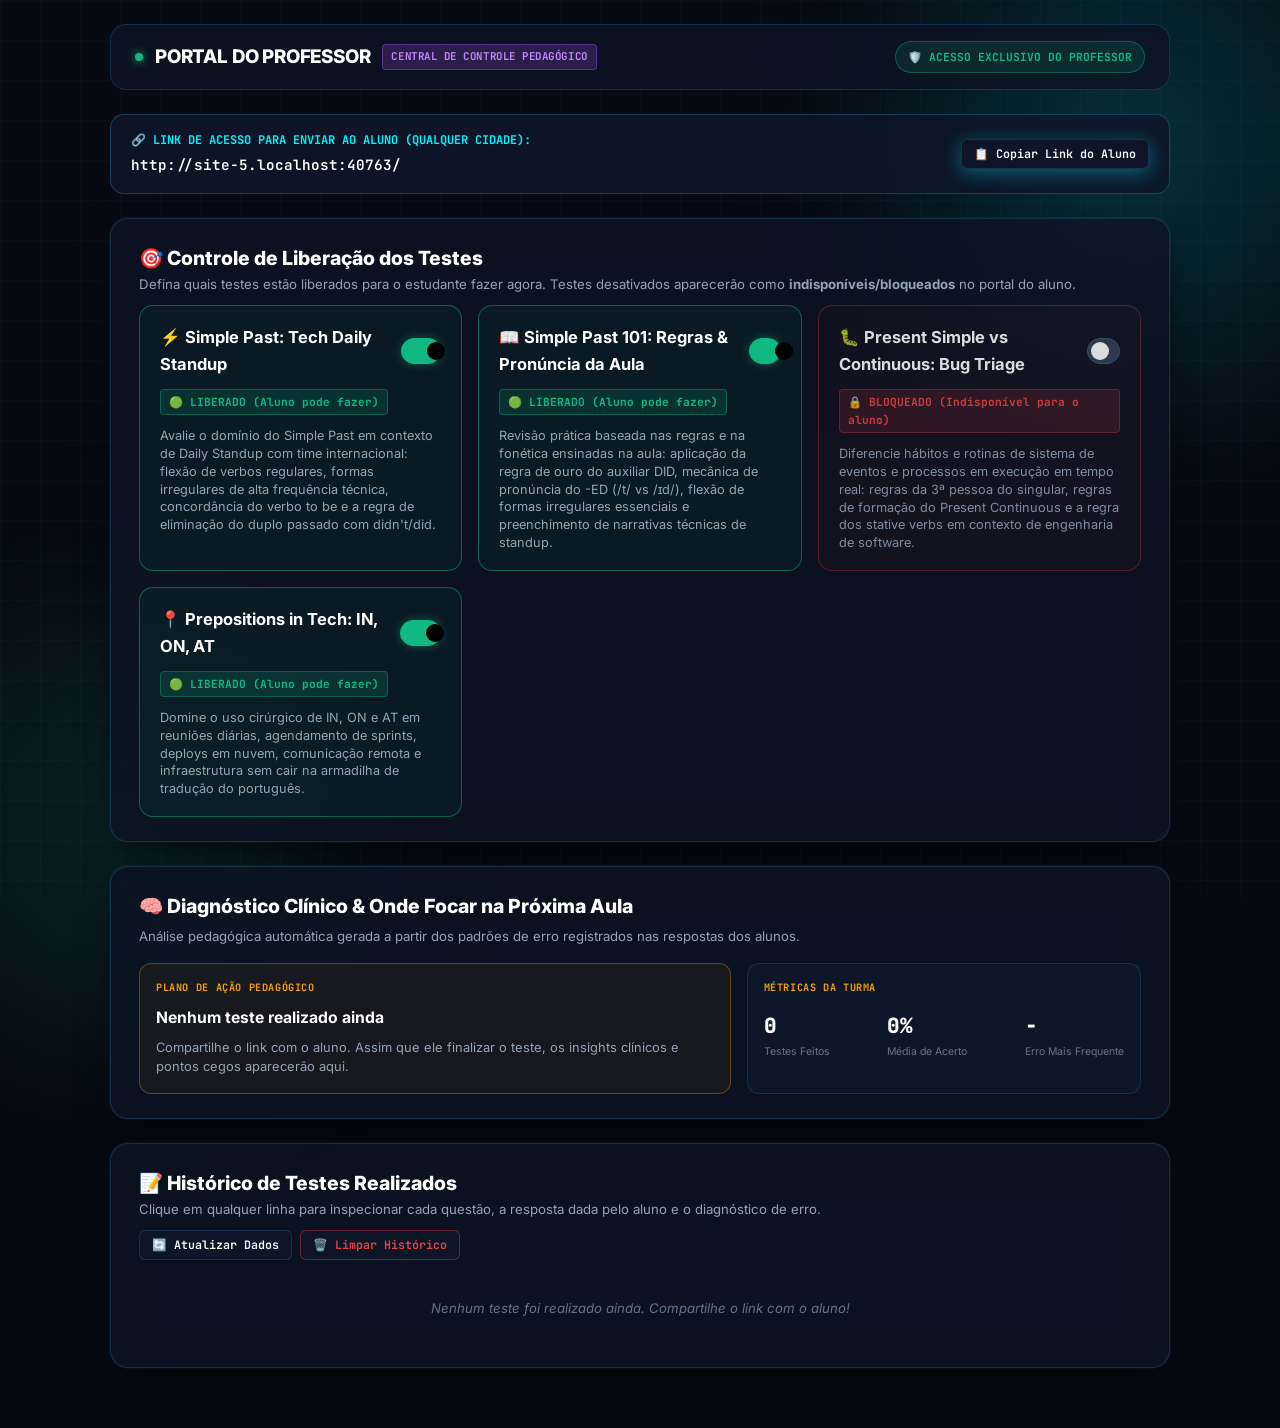
==== teacher.html @ ad9809a4 "feat: Tech English Quest initial commit" ====
<!DOCTYPE html>
<html lang="pt-BR">
<head>
  <meta charset="UTF-8">
  <meta name="viewport" content="width=device-width, initial-scale=1.0">
  <title>Portal do Professor | Tech English Quests Control</title>
  <meta name="robots" content="noindex, nofollow">
  
  <!-- Google Fonts: Inter & JetBrains Mono -->
  <link rel="preconnect" href="https://fonts.googleapis.com">
  <link rel="preconnect" href="https://fonts.gstatic.com" crossorigin>
  <link href="https://fonts.googleapis.com/css2?family=Inter:wght@300;400;500;600;700;800&family=JetBrains+Mono:wght@400;500;700&display=swap" rel="stylesheet">
  
  <link rel="stylesheet" href="style.css">
  <style>
    /* Dedicated styles for Teacher Portal */
    .teacher-page-container {
      max-width: 1100px;
      margin: 0 auto;
      padding: 24px 20px 60px;
      display: flex;
      flex-direction: column;
      gap: 24px;
      position: relative;
      z-index: 1;
    }

    .teacher-topbar {
      display: flex;
      justify-content: space-between;
      align-items: center;
      background: var(--bg-surface);
      backdrop-filter: blur(16px);
      border: 1px solid var(--border-subtle);
      border-radius: 16px;
      padding: 16px 24px;
      gap: 16px;
      flex-wrap: wrap;
    }

    .teacher-brand {
      display: flex;
      align-items: center;
      gap: 12px;
    }

    .teacher-badge {
      background: rgba(168, 85, 247, 0.2);
      border: 1px solid rgba(168, 85, 247, 0.4);
      color: #c084fc;
      font-family: var(--font-mono);
      font-size: 0.72rem;
      font-weight: 700;
      padding: 3px 8px;
      border-radius: 4px;
      letter-spacing: 0.05em;
    }

    .teacher-status-auth {
      display: flex;
      align-items: center;
      gap: 8px;
      background: rgba(16, 185, 129, 0.12);
      border: 1px solid rgba(16, 185, 129, 0.35);
      color: var(--green-neon);
      font-family: var(--font-mono);
      font-size: 0.75rem;
      font-weight: 700;
      padding: 6px 12px;
      border-radius: 999px;
    }

    .share-card-banner {
      display: flex;
      justify-content: space-between;
      align-items: center;
      background: rgba(15, 23, 42, 0.85);
      border: 1px solid rgba(56, 189, 248, 0.25);
      border-radius: 14px;
      padding: 16px 20px;
      gap: 16px;
      flex-wrap: wrap;
    }

    .share-info {
      display: flex;
      flex-direction: column;
      gap: 4px;
    }

    .share-title {
      font-family: var(--font-mono);
      font-size: 0.8rem;
      color: var(--cyan-neon);
      font-weight: 700;
    }

    .share-url {
      font-family: var(--font-mono);
      font-size: 0.95rem;
      color: #fff;
      font-weight: 600;
    }

    /* Quest Access Control Grid */
    .quest-controls-grid {
      display: grid;
      grid-template-columns: repeat(auto-fit, minmax(320px, 1fr));
      gap: 16px;
      margin-top: 10px;
    }

    .quest-toggle-card {
      background: var(--bg-card);
      border: 1px solid var(--border-subtle);
      border-radius: 14px;
      padding: 18px 20px;
      display: flex;
      flex-direction: column;
      gap: 12px;
      transition: all var(--transition-normal);
    }

    .quest-toggle-card.active {
      border-color: rgba(16, 185, 129, 0.45);
      background: rgba(16, 185, 129, 0.05);
    }

    .quest-toggle-card.locked {
      border-color: rgba(239, 68, 68, 0.35);
      background: rgba(239, 68, 68, 0.04);
      opacity: 0.85;
    }

    .toggle-header {
      display: flex;
      justify-content: space-between;
      align-items: center;
    }

    .toggle-title {
      font-size: 1.1rem;
      font-weight: 700;
      color: #fff;
    }

    .switch {
      position: relative;
      display: inline-block;
      width: 48px;
      height: 26px;
    }

    .switch input {
      opacity: 0;
      width: 0;
      height: 0;
    }

    .slider {
      position: absolute;
      cursor: pointer;
      inset: 0;
      background-color: #334155;
      transition: .3s cubic-bezier(0.16, 1, 0.3, 1);
      border-radius: 34px;
      border: 1px solid #475569;
    }

    .slider:before {
      position: absolute;
      content: "";
      height: 18px;
      width: 18px;
      left: 3px;
      bottom: 3px;
      background-color: white;
      transition: .3s cubic-bezier(0.16, 1, 0.3, 1);
      border-radius: 50%;
    }

    input:checked + .slider {
      background-color: var(--green-neon);
      border-color: var(--green-neon);
      box-shadow: 0 0 10px rgba(16, 185, 129, 0.4);
    }

    input:checked + .slider:before {
      transform: translateX(22px);
      background-color: #000;
    }

    .toggle-status-tag {
      font-family: var(--font-mono);
      font-size: 0.75rem;
      font-weight: 700;
      padding: 3px 8px;
      border-radius: 4px;
      align-self: flex-start;
    }

    .toggle-status-tag.active {
      color: var(--green-neon);
      background: rgba(16, 185, 129, 0.15);
      border: 1px solid rgba(16, 185, 129, 0.35);
    }

    .toggle-status-tag.locked {
      color: var(--red-neon);
      background: rgba(239, 68, 68, 0.15);
      border: 1px solid rgba(239, 68, 68, 0.35);
    }

    .toggle-desc {
      font-size: 0.85rem;
      color: var(--text-muted);
      line-height: 1.4;
    }

    .save-feedback-pill {
      font-family: var(--font-mono);
      font-size: 0.75rem;
      color: var(--green-neon);
      display: none;
    }
  </style>
</head>
<body>
  <div class="cyber-glow glow-cyan"></div>
  <div class="cyber-glow glow-green"></div>
  <div class="cyber-grid-overlay"></div>

  <div class="teacher-page-container">
    <!-- Teacher Header Bar -->
    <header class="teacher-topbar">
      <div class="teacher-brand">
        <span class="pulse-indicator"></span>
        <h1 style="font-size: 1.25rem; font-weight: 800; color: #fff; letter-spacing: -0.01em;">PORTAL DO PROFESSOR</h1>
        <span class="teacher-badge">CENTRAL DE CONTROLE PEDAGÓGICO</span>
      </div>

      <div class="teacher-status-auth">
        <span>🛡️ ACESSO EXCLUSIVO DO PROFESSOR</span>
      </div>
    </header>

    <!-- Student Public Link Share Banner -->
    <div class="share-card-banner">
      <div class="share-info">
        <span class="share-title">🔗 LINK DE ACESSO PARA ENVIAR AO ALUNO (QUALQUER CIDADE):</span>
        <span class="share-url" id="studentShareUrl">Carregando endereço...</span>
      </div>
      <button class="btn btn-primary btn-sm" id="copyStudentLinkBtn">
        <span>📋 Copiar Link do Aluno</span>
      </button>
    </div>

    <!-- SECTION 1: QUEST ACCESS PERMISSIONS (TOGGLE AVAILABILITY) -->
    <section class="glass-panel" style="padding: 24px 28px;">
      <div style="display: flex; justify-content: space-between; align-items: center; margin-bottom: 6px;">
        <div>
          <h2 style="font-size: 1.3rem; font-weight: 800; color: #fff;">🎯 Controle de Liberação dos Testes</h2>
          <p style="font-size: 0.88rem; color: var(--text-muted);">
            Defina quais testes estão liberados para o estudante fazer agora. Testes desativados aparecerão como <strong>indisponíveis/bloqueados</strong> no portal do aluno.
          </p>
        </div>
        <span class="save-feedback-pill" id="settingsSaveNotification">✔ Salvo no servidor!</span>
      </div>

      <div class="quest-controls-grid" id="questControlsGrid">
        <!-- Dynamically populated toggles for each quest -->
      </div>
    </section>

    <!-- SECTION 2: CLINICAL INSIGHTS & NEXT CLASS ADVICE -->
    <section class="glass-panel" style="padding: 24px 28px;">
      <h2 style="font-size: 1.3rem; font-weight: 800; color: #fff; margin-bottom: 4px;">🧠 Diagnóstico Clínico & Onde Focar na Próxima Aula</h2>
      <p style="font-size: 0.88rem; color: var(--text-muted); margin-bottom: 16px;">
        Análise pedagógica automática gerada a partir dos padrões de erro registrados nas respostas dos alunos.
      </p>

      <div class="teacher-insights-grid">
        <div class="insight-card focus-card">
          <div class="insight-badge">PLANO DE AÇÃO PEDAGÓGICO</div>
          <h4 id="teacherFocusTopic">Carregando insights...</h4>
          <p id="teacherFocusAdvice">Aguardando submissões dos estudantes para mapear os pontos cegos.</p>
        </div>

        <div class="insight-card stats-summary-card">
          <div class="insight-badge">MÉTRICAS DA TURMA</div>
          <div class="teacher-quick-stats">
            <div class="t-stat">
              <span class="t-val" id="totalSubmissionsCount">0</span>
              <span class="t-lbl">Testes Feitos</span>
            </div>
            <div class="t-stat">
              <span class="t-val" id="avgAccuracy">0%</span>
              <span class="t-lbl">Média de Acerto</span>
            </div>
            <div class="t-stat">
              <span class="t-val highlight-red" id="topErrorType">-</span>
              <span class="t-lbl">Erro Mais Frequente</span>
            </div>
          </div>
        </div>
      </div>
    </section>

    <!-- SECTION 3: STUDENT SUBMISSIONS AUDIT LOG -->
    <section class="glass-panel" style="padding: 24px 28px;">
      <div style="display: flex; justify-content: space-between; align-items: center; margin-bottom: 14px; flex-wrap: wrap; gap: 10px;">
        <div>
          <h2 style="font-size: 1.3rem; font-weight: 800; color: #fff;">📝 Histórico de Testes Realizados</h2>
          <p style="font-size: 0.88rem; color: var(--text-muted);">
            Clique em qualquer linha para inspecionar cada questão, a resposta dada pelo aluno e o diagnóstico de erro.
          </p>
        </div>
        <div style="display: flex; gap: 8px;">
          <button class="btn-sm btn-refresh" id="refreshSubmissionsBtn">🔄 Atualizar Dados</button>
          <button class="btn-sm btn-danger" id="clearSubmissionsBtn">🗑️ Limpar Histórico</button>
        </div>
      </div>

      <div class="submissions-list" id="teacherSubmissionsList">
        <div class="empty-state">Nenhum teste foi realizado ainda. Compartilhe o link com o aluno!</div>
      </div>

      <!-- Submission Detail Drawer -->
      <div class="submission-detail-drawer hidden" id="submissionDetailDrawer" style="margin-top: 20px;">
        <div class="detail-drawer-header">
          <h4 id="detailStudentTitle">Detalhes do Aluno</h4>
          <button class="btn-sm" id="closeDetailDrawerBtn">Fechar Auditoria</button>
        </div>
        <div class="detail-drawer-body" id="detailDrawerBody">
          <!-- Filled dynamically -->
        </div>
      </div>
    </section>

  </div>

  <script src="quests_data.js"></script>
  <script src="teacher.js"></script>
</body>
</html>
---- style.css ----
/* ==========================================================================
   DAILY STANDUP QUEST: CSS DESIGN SYSTEM (TECH DASHBOARD / DARK CYBERPUNK)
   ========================================================================== */

:root {
  /* Color Palette */
  --bg-dark: #070a12;
  --bg-surface: rgba(13, 20, 36, 0.78);
  --bg-surface-elevated: rgba(20, 32, 56, 0.88);
  --bg-card: rgba(18, 28, 48, 0.65);
  --border-subtle: rgba(56, 189, 248, 0.18);
  --border-strong: rgba(56, 189, 248, 0.45);
  --border-glow: rgba(0, 240, 255, 0.35);

  /* Accents */
  --cyan-neon: #00f0ff;
  --cyan-dim: #0284c7;
  --cyan-subtle: rgba(0, 240, 255, 0.12);
  --green-neon: #10b981;
  --green-glow: rgba(16, 185, 129, 0.35);
  --green-subtle: rgba(16, 185, 129, 0.12);
  --red-neon: #ef4444;
  --red-glow: rgba(239, 68, 68, 0.4);
  --red-subtle: rgba(239, 68, 68, 0.14);
  --amber-neon: #f59e0b;
  --purple-neon: #a855f7;
  --purple-subtle: rgba(168, 85, 247, 0.15);

  /* Typography */
  --text-main: #f1f5f9;
  --text-muted: #94a3b8;
  --text-dim: #64748b;
  --text-highlight: #ffffff;

  /* Font Families */
  --font-sans: 'Inter', -apple-system, BlinkMacSystemFont, 'Segoe UI', Roboto, sans-serif;
  --font-mono: 'JetBrains Mono', 'Fira Code', Menlo, monospace;

  /* Transitions */
  --transition-fast: 150ms ease;
  --transition-normal: 250ms cubic-bezier(0.16, 1, 0.3, 1);
  --transition-slow: 400ms cubic-bezier(0.16, 1, 0.3, 1);

  /* Shadows */
  --shadow-glow-cyan: 0 0 25px rgba(0, 240, 255, 0.25);
  --shadow-glow-green: 0 0 25px rgba(16, 185, 129, 0.25);
  --shadow-glow-red: 0 0 25px rgba(239, 68, 68, 0.28);
  --shadow-panel: 0 16px 40px -10px rgba(0, 0, 0, 0.7), 0 0 1px 1px rgba(255, 255, 255, 0.05);
}

/* CSS Reset & Global Base */
*, *::before, *::after {
  box-sizing: border-box;
  margin: 0;
  padding: 0;
}

html, body {
  width: 100%;
  min-height: 100vh;
  background-color: var(--bg-dark);
  color: var(--text-main);
  font-family: var(--font-sans);
  font-size: 15px;
  line-height: 1.6;
  overflow-x: hidden;
  -webkit-font-smoothing: antialiased;
}

/* Cyber Background Lighting Effects */
.cyber-glow {
  position: fixed;
  border-radius: 50%;
  filter: blur(120px);
  pointer-events: none;
  z-index: 0;
  opacity: 0.35;
  transition: opacity 1s ease;
}

.glow-cyan {
  width: 500px;
  height: 500px;
  background: radial-gradient(circle, var(--cyan-neon) 0%, transparent 70%);
  top: -100px;
  right: -100px;
}

.glow-green {
  width: 450px;
  height: 450px;
  background: radial-gradient(circle, var(--green-neon) 0%, transparent 70%);
  bottom: -150px;
  left: -100px;
}

.cyber-grid-overlay {
  position: fixed;
  inset: 0;
  background-image: 
    linear-gradient(to right, rgba(56, 189, 248, 0.035) 1px, transparent 1px),
    linear-gradient(to bottom, rgba(56, 189, 248, 0.035) 1px, transparent 1px);
  background-size: 40px 40px;
  pointer-events: none;
  z-index: 0;
}

/* App Main Container */
.app-container {
  position: relative;
  z-index: 1;
  max-width: 1100px;
  margin: 0 auto;
  min-height: 100vh;
  display: flex;
  flex-direction: column;
  padding: 16px 20px 40px;
}

/* ==========================================================================
   HUD HEADER & DASHBOARD BAR
   ========================================================================== */

.hud-header {
  display: flex;
  align-items: center;
  justify-content: space-between;
  gap: 16px;
  padding: 14px 20px;
  background: var(--bg-surface);
  backdrop-filter: blur(16px);
  -webkit-backdrop-filter: blur(16px);
  border: 1px solid var(--border-subtle);
  border-radius: 16px;
  box-shadow: var(--shadow-panel);
  margin-bottom: 24px;
}

.hud-left {
  display: flex;
  flex-direction: column;
  gap: 4px;
}

.brand-tag {
  display: flex;
  align-items: center;
  gap: 8px;
}

.pulse-indicator {
  width: 8px;
  height: 8px;
  border-radius: 50%;
  background: var(--green-neon);
  box-shadow: 0 0 10px var(--green-neon);
  animation: pulseGreen 2s infinite;
}

@keyframes pulseGreen {
  0%, 100% { transform: scale(1); opacity: 1; }
  50% { transform: scale(1.3); opacity: 0.6; }
}

.brand-title {
  font-family: var(--font-mono);
  font-weight: 800;
  font-size: 0.95rem;
  letter-spacing: 0.08em;
  color: #fff;
  background: linear-gradient(90deg, #fff, var(--cyan-neon));
  -webkit-background-clip: text;
  -webkit-text-fill-color: transparent;
}

.brand-badge {
  font-size: 0.65rem;
  font-family: var(--font-mono);
  font-weight: 700;
  background: rgba(0, 240, 255, 0.15);
  color: var(--cyan-neon);
  border: 1px solid rgba(0, 240, 255, 0.35);
  padding: 1px 6px;
  border-radius: 4px;
  letter-spacing: 0.04em;
}

.terminal-branch {
  display: flex;
  align-items: center;
  gap: 6px;
  font-family: var(--font-mono);
  font-size: 0.75rem;
  color: var(--text-dim);
}

.branch-name {
  color: var(--text-muted);
}

/* Center Progress Bar */
.hud-center {
  flex: 1;
  max-width: 420px;
}

.level-hud {
  display: flex;
  flex-direction: column;
  gap: 6px;
}

.level-hud-meta {
  display: flex;
  justify-content: space-between;
  align-items: center;
  font-family: var(--font-mono);
  font-size: 0.75rem;
}

.level-hud-title {
  color: var(--cyan-neon);
  font-weight: 700;
  letter-spacing: 0.05em;
}

.level-hud-ticket {
  color: var(--text-dim);
}

.progress-track {
  position: relative;
  height: 10px;
  background: rgba(15, 23, 42, 0.85);
  border: 1px solid rgba(56, 189, 248, 0.25);
  border-radius: 999px;
  overflow: visible;
}

.progress-bar-fill {
  height: 100%;
  background: linear-gradient(90deg, var(--cyan-dim), var(--cyan-neon), var(--green-neon));
  border-radius: 999px;
  box-shadow: 0 0 12px var(--cyan-neon);
  transition: width 400ms cubic-bezier(0.16, 1, 0.3, 1);
}

.progress-milestones {
  position: absolute;
  top: 50%;
  left: 0;
  width: 100%;
  transform: translateY(-50%);
  display: flex;
  justify-content: space-between;
  padding: 0 2px;
  pointer-events: none;
}

.milestone-node {
  width: 8px;
  height: 8px;
  border-radius: 50%;
  background: #1e293b;
  border: 1.5px solid #475569;
  transition: all var(--transition-normal);
}

.milestone-node.completed {
  background: var(--green-neon);
  border-color: var(--green-neon);
  box-shadow: 0 0 6px var(--green-neon);
}

.milestone-node.current {
  background: var(--cyan-neon);
  border-color: #fff;
  box-shadow: 0 0 8px var(--cyan-neon);
  transform: scale(1.4);
}

/* Right HUD: Stats, Hearts, Mute */
.hud-right {
  display: flex;
  align-items: center;
  gap: 10px;
}

.stat-pill {
  position: relative;
  display: flex;
  align-items: center;
  gap: 6px;
  background: rgba(15, 23, 42, 0.85);
  border: 1px solid var(--border-subtle);
  border-radius: 8px;
  padding: 6px 10px;
  font-family: var(--font-mono);
  font-size: 0.85rem;
}

.xp-pill {
  border-color: rgba(0, 240, 255, 0.35);
  color: var(--cyan-neon);
}

.xp-pill .stat-val {
  font-weight: 700;
  color: #fff;
}

.xp-pill .stat-label {
  font-size: 0.7rem;
  color: var(--cyan-neon);
  font-weight: 700;
}

/* Floating XP gain popup */
.xp-float {
  position: absolute;
  top: -24px;
  left: 50%;
  transform: translateX(-50%);
  color: var(--green-neon);
  font-family: var(--font-mono);
  font-weight: 800;
  font-size: 0.85rem;
  opacity: 0;
  pointer-events: none;
  text-shadow: 0 0 8px var(--green-neon);
}

.xp-float.animate {
  animation: floatUp 1.2s ease-out forwards;
}

@keyframes floatUp {
  0% { transform: translate(-50%, 0) scale(0.8); opacity: 1; }
  60% { transform: translate(-50%, -18px) scale(1.1); opacity: 1; }
  100% { transform: translate(-50%, -30px) scale(1); opacity: 0; }
}

.streak-pill {
  border-color: rgba(245, 158, 11, 0.4);
  color: var(--amber-neon);
}

.streak-pill .stat-val {
  font-weight: 700;
}

.lives-pill {
  border-color: rgba(239, 68, 68, 0.3);
  padding: 6px 8px;
}

.hearts-wrapper {
  display: flex;
  gap: 4px;
}

.heart {
  font-size: 1.15rem;
  line-height: 1;
  color: var(--red-neon);
  text-shadow: 0 0 8px rgba(239, 68, 68, 0.65);
  transition: transform var(--transition-fast), opacity var(--transition-fast), filter var(--transition-fast);
}

.heart.active {
  animation: heartbeat 2.5s infinite;
}

.heart.lost {
  color: #475569;
  text-shadow: none;
  opacity: 0.35;
  filter: grayscale(1);
  transform: scale(0.85);
}

@keyframes heartbeat {
  0%, 100% { transform: scale(1); }
  14% { transform: scale(1.15); }
  28% { transform: scale(1); }
  42% { transform: scale(1.12); }
  70% { transform: scale(1); }
}

/* Buttons in HUD */
.sound-toggle-btn, .cheat-sheet-btn {
  background: rgba(15, 23, 42, 0.85);
  border: 1px solid var(--border-subtle);
  color: var(--text-muted);
  border-radius: 8px;
  padding: 6px 10px;
  cursor: pointer;
  display: flex;
  align-items: center;
  justify-content: center;
  font-family: var(--font-sans);
  font-size: 0.8rem;
  font-weight: 500;
  transition: all var(--transition-fast);
}

.sound-toggle-btn:hover, .cheat-sheet-btn:hover {
  border-color: var(--cyan-neon);
  color: #fff;
  box-shadow: 0 0 10px rgba(0, 240, 255, 0.2);
}

/* ==========================================================================
   GLASS PANELS & TERMINAL TOPBARS
   ========================================================================== */

.glass-panel {
  background: var(--bg-surface);
  backdrop-filter: blur(20px);
  -webkit-backdrop-filter: blur(20px);
  border: 1px solid var(--border-subtle);
  border-radius: 18px;
  box-shadow: var(--shadow-panel);
  overflow: hidden;
  position: relative;
}

.terminal-topbar {
  display: flex;
  align-items: center;
  justify-content: space-between;
  background: rgba(10, 16, 30, 0.95);
  border-bottom: 1px solid var(--border-subtle);
  padding: 10px 18px;
  font-family: var(--font-mono);
  font-size: 0.75rem;
}

.window-dots {
  display: flex;
  gap: 7px;
  align-items: center;
}

.dot {
  width: 10px;
  height: 10px;
  border-radius: 50%;
  display: inline-block;
}

.dot-red { background: #ef4444; }
.dot-yellow { background: #f59e0b; }
.dot-green { background: #10b981; }

.window-title {
  color: var(--text-dim);
  font-weight: 500;
}

.window-tag {
  color: var(--green-neon);
  background: var(--green-subtle);
  border: 1px solid rgba(16, 185, 129, 0.3);
  padding: 2px 8px;
  border-radius: 4px;
  font-size: 0.7rem;
  font-weight: 700;
  letter-spacing: 0.05em;
}

/* ==========================================================================
   SCREEN 1: INTRO / BRIEFING SCREEN
   ========================================================================== */

.intro-body {
  padding: 44px 36px;
  display: flex;
  flex-direction: column;
  gap: 24px;
}

.intro-badge {
  align-self: flex-start;
  font-family: var(--font-mono);
  font-size: 0.8rem;
  font-weight: 700;
  color: var(--cyan-neon);
  background: var(--cyan-subtle);
  border: 1px solid rgba(0, 240, 255, 0.4);
  padding: 4px 12px;
  border-radius: 6px;
  letter-spacing: 0.06em;
}

.intro-title {
  font-size: 2.2rem;
  font-weight: 800;
  line-height: 1.2;
  letter-spacing: -0.02em;
}

.highlight-cyan {
  color: var(--cyan-neon);
  text-shadow: 0 0 20px rgba(0, 240, 255, 0.4);
}

.highlight-green {
  color: var(--green-neon);
  text-shadow: 0 0 20px rgba(16, 185, 129, 0.4);
}

.highlight-yellow {
  color: var(--amber-neon);
}

.highlight-pink {
  color: #ec4899;
}

.intro-desc {
  color: var(--text-muted);
  font-size: 1.05rem;
  max-width: 820px;
  line-height: 1.6;
}

.mission-rules-grid {
  display: grid;
  grid-template-columns: repeat(auto-fit, minmax(220px, 1fr));
  gap: 16px;
  margin-top: 10px;
}

.rule-box {
  background: var(--bg-card);
  border: 1px solid rgba(56, 189, 248, 0.12);
  border-radius: 12px;
  padding: 18px;
  display: flex;
  flex-direction: column;
  gap: 8px;
  transition: transform var(--transition-fast), border-color var(--transition-fast);
}

.rule-box:hover {
  transform: translateY(-2px);
  border-color: var(--border-strong);
}

.rule-icon {
  font-size: 1.5rem;
}

.rule-title {
  font-weight: 700;
  font-size: 0.95rem;
  color: #fff;
}

.rule-desc {
  font-size: 0.85rem;
  color: var(--text-muted);
  line-height: 1.45;
}

.rule-desc code {
  font-family: var(--font-mono);
  color: var(--cyan-neon);
  background: rgba(0, 240, 255, 0.1);
  padding: 1px 4px;
  border-radius: 4px;
}

.intro-actions {
  display: flex;
  flex-direction: column;
  align-items: center;
  gap: 14px;
  margin-top: 16px;
}

.shortcut-tip {
  font-size: 0.82rem;
  color: var(--text-dim);
  font-family: var(--font-mono);
}

.shortcut-tip kbd {
  background: #1e293b;
  border: 1px solid #475569;
  border-bottom-width: 2px;
  border-radius: 4px;
  padding: 1px 6px;
  color: var(--cyan-neon);
  font-weight: 700;
}

/* ==========================================================================
   SCREEN 2: GAMEPLAY ARENA
   ========================================================================== */

.quest-arena {
  display: flex;
  flex-direction: column;
  transition: transform 0.2s ease;
}

/* Terminal center badges */
.terminal-center-info {
  display: flex;
  align-items: center;
  gap: 10px;
}

.terminal-file {
  color: var(--text-muted);
}

.category-chip {
  background: rgba(168, 85, 247, 0.18);
  border: 1px solid rgba(168, 85, 247, 0.4);
  color: #c084fc;
  padding: 2px 8px;
  border-radius: 999px;
  font-size: 0.7rem;
  font-weight: 600;
}

.terminal-diff-tag {
  color: var(--amber-neon);
  font-weight: 600;
}

/* Standup Dialogue */
.standup-dialogue-box {
  display: flex;
  gap: 16px;
  padding: 22px 28px 12px;
  align-items: flex-start;
}

.avatar-col {
  display: flex;
  flex-direction: column;
  align-items: center;
  gap: 6px;
  flex-shrink: 0;
}

.scrum-avatar {
  position: relative;
  width: 52px;
  height: 52px;
  border-radius: 14px;
  background: linear-gradient(135deg, #1e293b, #0f172a);
  border: 2px solid var(--border-strong);
  display: flex;
  align-items: center;
  justify-content: center;
  font-size: 1.8rem;
  box-shadow: 0 4px 12px rgba(0, 0, 0, 0.4);
}

.online-indicator {
  position: absolute;
  bottom: -2px;
  right: -2px;
  width: 12px;
  height: 12px;
  border-radius: 50%;
  background: var(--green-neon);
  border: 2px solid var(--bg-dark);
}

.avatar-role {
  font-family: var(--font-mono);
  font-size: 0.65rem;
  color: var(--text-dim);
  text-transform: uppercase;
  letter-spacing: 0.05em;
}

.speech-bubble {
  flex: 1;
  background: rgba(15, 23, 42, 0.7);
  border: 1px solid var(--border-subtle);
  border-radius: 12px;
  padding: 14px 18px;
  position: relative;
}

.bubble-header {
  display: flex;
  justify-content: space-between;
  margin-bottom: 4px;
  font-family: var(--font-mono);
  font-size: 0.75rem;
}

.speaker-name {
  color: var(--cyan-neon);
  font-weight: 700;
}

.speech-timestamp {
  color: var(--text-dim);
}

.speech-text {
  font-size: 0.95rem;
  color: #f8fafc;
  font-style: italic;
}

/* Code Challenge Box */
.code-challenge-container {
  margin: 12px 28px 20px;
  border-radius: 12px;
  overflow: hidden;
  border: 1px solid rgba(56, 189, 248, 0.25);
  background: #090e1a;
  box-shadow: inset 0 2px 10px rgba(0, 0, 0, 0.6);
}

.code-box-header {
  display: flex;
  justify-content: space-between;
  align-items: center;
  background: #0d1526;
  border-bottom: 1px solid rgba(56, 189, 248, 0.15);
  padding: 6px 14px;
  font-family: var(--font-mono);
  font-size: 0.72rem;
}

.code-tab.active {
  color: var(--cyan-neon);
  font-weight: 700;
  display: flex;
  align-items: center;
  gap: 6px;
}

.code-tab.active::before {
  content: "";
  display: inline-block;
  width: 6px;
  height: 6px;
  border-radius: 50%;
  background: var(--cyan-neon);
}

.code-lang {
  color: var(--text-dim);
  font-size: 0.68rem;
  letter-spacing: 0.08em;
}

.code-box-body {
  display: flex;
  padding: 16px 14px;
  gap: 16px;
}

.line-numbers {
  display: flex;
  flex-direction: column;
  color: #334155;
  font-family: var(--font-mono);
  font-size: 0.85rem;
  user-select: none;
  text-align: right;
  line-height: 1.8;
}

.code-lines {
  flex: 1;
  display: flex;
  flex-direction: column;
  gap: 6px;
}

.code-comment {
  font-family: var(--font-mono);
  color: #64748b;
  font-size: 0.85rem;
  font-style: italic;
}

.code-target-line {
  font-family: var(--font-mono);
  font-size: 1.15rem;
  font-weight: 600;
  color: #e2e8f0;
  line-height: 1.6;
}

.blank-slot {
  display: inline-block;
  background: rgba(0, 240, 255, 0.15);
  border-bottom: 2px dashed var(--cyan-neon);
  color: var(--cyan-neon);
  padding: 0 8px;
  border-radius: 4px;
  font-weight: 700;
  transition: all var(--transition-fast);
}

.code-subtext {
  font-size: 0.85rem;
  color: var(--text-muted);
  margin-top: 4px;
}

/* 4 Options Grid */
.options-grid {
  display: grid;
  grid-template-columns: repeat(2, 1fr);
  gap: 14px;
  padding: 0 28px 24px;
}

.option-btn {
  background: rgba(15, 23, 42, 0.75);
  border: 1px solid var(--border-subtle);
  border-radius: 12px;
  padding: 16px 18px;
  display: flex;
  align-items: center;
  justify-content: flex-start;
  gap: 14px;
  cursor: pointer;
  color: var(--text-main);
  text-align: left;
  transition: all var(--transition-normal);
  position: relative;
  overflow: hidden;
}

.option-btn:hover:not(:disabled) {
  border-color: var(--cyan-neon);
  background: rgba(20, 32, 56, 0.9);
  transform: translateY(-2px);
  box-shadow: 0 6px 18px rgba(0, 240, 255, 0.18);
}

.option-btn:active:not(:disabled) {
  transform: translateY(0);
}

.option-key {
  width: 28px;
  height: 28px;
  border-radius: 6px;
  background: #1e293b;
  border: 1px solid #475569;
  display: flex;
  align-items: center;
  justify-content: center;
  font-family: var(--font-mono);
  font-size: 0.8rem;
  font-weight: 700;
  color: var(--cyan-neon);
  flex-shrink: 0;
  transition: all var(--transition-fast);
}

.option-btn:hover:not(:disabled) .option-key {
  background: var(--cyan-neon);
  color: #000;
  border-color: var(--cyan-neon);
}

.option-text {
  font-size: 0.98rem;
  font-family: var(--font-sans);
  font-weight: 500;
  line-height: 1.4;
  flex: 1;
}

/* Option States after selection */
.option-btn.selected-correct {
  background: rgba(16, 185, 129, 0.22) !important;
  border-color: var(--green-neon) !important;
  box-shadow: 0 0 20px rgba(16, 185, 129, 0.35) !important;
  color: #fff !important;
}

.option-btn.selected-correct .option-key {
  background: var(--green-neon);
  color: #000;
  border-color: var(--green-neon);
}

.option-btn.selected-wrong {
  background: rgba(239, 68, 68, 0.22) !important;
  border-color: var(--red-neon) !important;
  box-shadow: 0 0 20px rgba(239, 68, 68, 0.35) !important;
  color: #fff !important;
}

.option-btn.selected-wrong .option-key {
  background: var(--red-neon);
  color: #fff;
  border-color: var(--red-neon);
}

.option-btn.reveal-correct {
  border: 1px dashed var(--green-neon) !important;
  background: rgba(16, 185, 129, 0.12) !important;
}

.option-btn:disabled {
  cursor: default;
  opacity: 0.85;
}

/* Immediate Feedback Drawer */
.feedback-drawer {
  background: rgba(9, 14, 26, 0.95);
  border-top: 1px solid var(--border-subtle);
  padding: 20px 28px;
  animation: slideUp 300ms cubic-bezier(0.16, 1, 0.3, 1) forwards;
}

@keyframes slideUp {
  from { opacity: 0; transform: translateY(15px); }
  to { opacity: 1; transform: translateY(0); }
}

.feedback-content {
  display: flex;
  flex-direction: column;
  gap: 14px;
}

.feedback-header {
  display: flex;
  justify-content: space-between;
  align-items: center;
}

.feedback-status-badge {
  display: flex;
  align-items: center;
  gap: 8px;
  font-family: var(--font-mono);
  font-weight: 800;
  font-size: 1rem;
  letter-spacing: 0.04em;
}

.feedback-status-badge.correct {
  color: var(--green-neon);
}

.feedback-status-badge.wrong {
  color: var(--red-neon);
}

.feedback-xp-gain {
  font-family: var(--font-mono);
  font-weight: 800;
  font-size: 1.1rem;
}

.feedback-xp-gain.correct {
  color: var(--green-neon);
}

.feedback-xp-gain.wrong {
  color: var(--red-neon);
}

.feedback-rule-box {
  display: flex;
  gap: 12px;
  align-items: flex-start;
  background: rgba(15, 23, 42, 0.7);
  border: 1px solid rgba(56, 189, 248, 0.2);
  border-radius: 10px;
  padding: 12px 16px;
}

.rule-icon-box {
  font-size: 1.3rem;
  flex-shrink: 0;
}

.rule-explanation-text {
  font-size: 0.92rem;
  line-height: 1.5;
  color: #e2e8f0;
}

.rule-explanation-text strong {
  color: var(--cyan-neon);
}

.rule-explanation-text em {
  color: var(--green-neon);
  font-style: normal;
  font-family: var(--font-mono);
}

.feedback-actions {
  display: flex;
  justify-content: flex-end;
}

/* ==========================================================================
   SCREEN 3: RESULT / DIAGNOSTIC DASHBOARD
   ========================================================================== */

.result-body {
  padding: 36px 32px;
  display: flex;
  flex-direction: column;
  gap: 28px;
}

.verdict-banner {
  display: flex;
  align-items: center;
  gap: 24px;
  background: linear-gradient(135deg, rgba(20, 32, 56, 0.8), rgba(10, 16, 30, 0.9));
  border: 2px solid var(--cyan-neon);
  border-radius: 16px;
  padding: 24px 28px;
  box-shadow: 0 0 30px rgba(0, 240, 255, 0.25);
  position: relative;
  overflow: hidden;
}

.verdict-banner.ready-a2 {
  border-color: var(--green-neon);
  box-shadow: 0 0 30px rgba(16, 185, 129, 0.25);
}

.verdict-banner.consolidated-a1 {
  border-color: var(--cyan-neon);
  box-shadow: 0 0 30px rgba(0, 240, 255, 0.25);
}

.verdict-banner.initial-a1 {
  border-color: var(--amber-neon);
  box-shadow: 0 0 30px rgba(245, 158, 11, 0.25);
}

.verdict-icon {
  font-size: 3.5rem;
  flex-shrink: 0;
  line-height: 1;
}

.verdict-meta {
  display: flex;
  flex-direction: column;
  gap: 6px;
}

.verdict-eyebrow {
  font-family: var(--font-mono);
  font-size: 0.75rem;
  font-weight: 700;
  letter-spacing: 0.08em;
  color: var(--text-dim);
}

.verdict-title {
  font-size: 2rem;
  font-weight: 900;
  letter-spacing: 0.04em;
  color: #fff;
}

.verdict-description {
  font-size: 0.95rem;
  color: var(--text-muted);
  line-height: 1.5;
  max-width: 750px;
}

/* Key Metrics Row */
.result-stats-row {
  display: grid;
  grid-template-columns: repeat(4, 1fr);
  gap: 16px;
}

.stat-card {
  background: var(--bg-card);
  border: 1px solid var(--border-subtle);
  border-radius: 12px;
  padding: 16px 18px;
  display: flex;
  flex-direction: column;
  gap: 4px;
}

.stat-card-label {
  font-family: var(--font-mono);
  font-size: 0.7rem;
  color: var(--text-dim);
  font-weight: 700;
  letter-spacing: 0.05em;
}

.stat-card-value {
  font-family: var(--font-mono);
  font-size: 1.8rem;
  font-weight: 800;
  line-height: 1.2;
}

.stat-card-sub {
  font-size: 0.75rem;
  color: var(--text-muted);
}

/* Diagnostics Area Breakdown */
.diagnostics-breakdown-section {
  display: flex;
  flex-direction: column;
  gap: 16px;
}

.section-title {
  font-size: 1.1rem;
  font-weight: 700;
  display: flex;
  align-items: center;
  gap: 8px;
  color: #fff;
}

.area-meters-grid {
  display: grid;
  grid-template-columns: repeat(2, 1fr);
  gap: 16px;
}

.area-card {
  background: var(--bg-card);
  border: 1px solid rgba(56, 189, 248, 0.16);
  border-radius: 12px;
  padding: 18px;
  display: flex;
  flex-direction: column;
  gap: 10px;
}

.area-card-header {
  display: flex;
  justify-content: space-between;
  align-items: center;
}

.area-name {
  font-weight: 700;
  font-size: 0.92rem;
  color: #fff;
}

.area-score {
  font-family: var(--font-mono);
  font-size: 0.85rem;
  font-weight: 700;
  color: var(--cyan-neon);
}

.area-progress-bar {
  height: 8px;
  background: rgba(15, 23, 42, 0.8);
  border-radius: 999px;
  overflow: hidden;
  border: 1px solid rgba(56, 189, 248, 0.15);
}

.area-progress-fill {
  height: 100%;
  border-radius: 999px;
  background: linear-gradient(90deg, var(--cyan-dim), var(--cyan-neon));
  box-shadow: 0 0 10px var(--cyan-neon);
  transition: width 800ms cubic-bezier(0.16, 1, 0.3, 1);
}

.area-feedback {
  font-size: 0.82rem;
  color: var(--text-muted);
  line-height: 1.45;
}

.area-feedback code {
  font-family: var(--font-mono);
  color: var(--cyan-neon);
  background: rgba(0, 240, 255, 0.1);
  padding: 1px 4px;
  border-radius: 4px;
}

/* Detailed Audit Accordion */
.questions-audit-section {
  background: var(--bg-card);
  border: 1px solid var(--border-subtle);
  border-radius: 12px;
  overflow: hidden;
}

.audit-header {
  padding: 14px 20px;
  display: flex;
  justify-content: space-between;
  align-items: center;
  cursor: pointer;
  background: rgba(15, 23, 42, 0.7);
  font-weight: 600;
  font-size: 0.92rem;
  transition: background var(--transition-fast);
}

.audit-header:hover {
  background: rgba(20, 32, 56, 0.9);
}

.audit-arrow {
  font-size: 0.8rem;
  transition: transform var(--transition-normal);
  color: var(--cyan-neon);
}

.audit-header.collapsed .audit-arrow {
  transform: rotate(-90deg);
}

.audit-list {
  padding: 16px 20px;
  display: flex;
  flex-direction: column;
  gap: 12px;
  max-height: 480px;
  overflow-y: auto;
}

.audit-item {
  background: rgba(10, 16, 30, 0.75);
  border: 1px solid rgba(56, 189, 248, 0.12);
  border-left: 4px solid var(--text-dim);
  border-radius: 8px;
  padding: 12px 14px;
  display: flex;
  flex-direction: column;
  gap: 6px;
}

.audit-item.correct {
  border-left-color: var(--green-neon);
}

.audit-item.wrong {
  border-left-color: var(--red-neon);
}

.audit-item-top {
  display: flex;
  justify-content: space-between;
  font-family: var(--font-mono);
  font-size: 0.75rem;
}

.audit-item-title {
  color: #fff;
  font-weight: 700;
}

.audit-item-badge {
  font-weight: 700;
}

.audit-item.correct .audit-item-badge {
  color: var(--green-neon);
}

.audit-item.wrong .audit-item-badge {
  color: var(--red-neon);
}

.audit-item-context {
  font-family: var(--font-mono);
  font-size: 0.85rem;
  color: #e2e8f0;
}

.audit-item-answers {
  display: flex;
  gap: 14px;
  font-size: 0.8rem;
  color: var(--text-muted);
}

.audit-user-ans {
  font-family: var(--font-mono);
}

.audit-rule-text {
  font-size: 0.8rem;
  color: var(--cyan-neon);
  margin-top: 2px;
}

/* Actions at Final Screen */
.result-actions {
  display: flex;
  justify-content: center;
  gap: 16px;
  margin-top: 8px;
}

/* ==========================================================================
   BUTTONS & CONTROLS
   ========================================================================== */

.btn {
  display: inline-flex;
  align-items: center;
  justify-content: center;
  gap: 10px;
  border-radius: 10px;
  padding: 12px 24px;
  font-family: var(--font-mono);
  font-size: 0.9rem;
  font-weight: 700;
  cursor: pointer;
  transition: all var(--transition-normal);
  border: 1px solid transparent;
  outline: none;
}

.btn-primary {
  background: linear-gradient(135deg, #0284c7, #00f0ff);
  color: #040914;
  box-shadow: 0 4px 18px rgba(0, 240, 255, 0.35);
}

.btn-primary:hover {
  transform: translateY(-2px);
  box-shadow: 0 6px 24px rgba(0, 240, 255, 0.55);
}

.btn-secondary {
  background: rgba(15, 23, 42, 0.9);
  color: #fff;
  border-color: var(--border-strong);
}

.btn-secondary:hover {
  border-color: var(--cyan-neon);
  box-shadow: 0 0 16px rgba(0, 240, 255, 0.25);
  transform: translateY(-2px);
}

.btn-action {
  background: linear-gradient(135deg, #059669, #10b981);
  color: #03140c;
  box-shadow: 0 4px 18px rgba(16, 185, 129, 0.35);
  padding: 12px 28px;
}

.btn-action:hover {
  transform: translateY(-2px);
  box-shadow: 0 6px 24px rgba(16, 185, 129, 0.55);
}

.btn-large {
  padding: 16px 36px;
  font-size: 1rem;
}

.btn-kbd-hint {
  font-size: 0.72rem;
  opacity: 0.8;
  font-weight: 600;
  letter-spacing: 0.05em;
}

/* ==========================================================================
   MODAL: GRAMMAR CHEAT SHEET
   ========================================================================== */

.modal-backdrop {
  position: fixed;
  inset: 0;
  background: rgba(4, 7, 15, 0.82);
  backdrop-filter: blur(8px);
  -webkit-backdrop-filter: blur(8px);
  z-index: 100;
  display: flex;
  align-items: center;
  justify-content: center;
  padding: 20px;
  animation: fadeIn 200ms ease;
}

@keyframes fadeIn {
  from { opacity: 0; }
  to { opacity: 1; }
}

.modal-card {
  width: 100%;
  max-width: 780px;
  max-height: 90vh;
  display: flex;
  flex-direction: column;
}

.modal-close-btn {
  background: transparent;
  border: none;
  color: var(--text-muted);
  font-size: 1.5rem;
  cursor: pointer;
  line-height: 1;
  padding: 0 4px;
}

.modal-close-btn:hover {
  color: #fff;
}

.modal-body {
  padding: 24px 28px;
  overflow-y: auto;
  display: flex;
  flex-direction: column;
  gap: 18px;
}

.modal-body h2 {
  font-size: 1.4rem;
  font-weight: 800;
  color: #fff;
}

.modal-sub {
  color: var(--text-muted);
  font-size: 0.95rem;
}

.cheatsheet-grid {
  display: grid;
  grid-template-columns: repeat(2, 1fr);
  gap: 16px;
  margin-top: 6px;
}

.cheat-card {
  background: var(--bg-card);
  border: 1px solid rgba(56, 189, 248, 0.16);
  border-radius: 12px;
  padding: 16px;
  display: flex;
  flex-direction: column;
  gap: 8px;
}

.cheat-badge {
  font-family: var(--font-mono);
  font-size: 0.68rem;
  font-weight: 700;
  color: var(--cyan-neon);
  background: var(--cyan-subtle);
  align-self: flex-start;
  padding: 2px 6px;
  border-radius: 4px;
}

.cheat-card h3 {
  font-size: 1rem;
  color: #fff;
}

.cheat-card ul {
  padding-left: 18px;
  font-size: 0.85rem;
  color: var(--text-muted);
  display: flex;
  flex-direction: column;
  gap: 4px;
}

.cheat-card code {
  font-family: var(--font-mono);
  color: var(--cyan-neon);
}

.cheat-card p {
  font-size: 0.85rem;
  color: var(--text-muted);
}

.code-compare {
  margin-top: 6px;
  display: flex;
  flex-direction: column;
  gap: 4px;
  font-family: var(--font-mono);
  font-size: 0.8rem;
}

.compare-wrong {
  color: var(--red-neon);
}

.compare-right {
  color: var(--green-neon);
}

/* Screen Shake Effect for Damage */
.shake-damage {
  animation: shakeScreen 400ms cubic-bezier(0.36, 0.07, 0.19, 0.97) both;
}

@keyframes shakeScreen {
  10%, 90% { transform: translate3d(-3px, 0, 0); }
  20%, 80% { transform: translate3d(5px, 0, 0); }
  30%, 50%, 70% { transform: translate3d(-6px, 0, 0); }
  40%, 60% { transform: translate3d(6px, 0, 0); }
}

/* Utility Classes */
.hidden {
  display: none !important;
}

/* ==========================================================================
   RESPONSIVE DESIGN (TABLETS & MOBILE)
   ========================================================================== */

@media (max-width: 900px) {
  .hud-header {
    flex-wrap: wrap;
    gap: 12px;
  }

  .hud-center {
    order: 3;
    max-width: 100%;
    width: 100%;
  }

  .result-stats-row {
    grid-template-columns: repeat(2, 1fr);
  }

  .area-meters-grid {
    grid-template-columns: 1fr;
  }

  .cheatsheet-grid {
    grid-template-columns: 1fr;
  }
}

@media (max-width: 640px) {
  .app-container {
    padding: 10px 12px 30px;
  }

  .intro-title {
    font-size: 1.6rem;
  }

  .options-grid {
    grid-template-columns: 1fr;
    padding: 0 16px 20px;
  }

  .code-challenge-container {
    margin: 10px 14px 16px;
  }

  .standup-dialogue-box {
    padding: 16px 14px 8px;
  }

  .feedback-drawer {
    padding: 16px;
  }

  .result-body {
    padding: 24px 16px;
  }

  .verdict-banner {
    flex-direction: column;
    text-align: center;
    gap: 14px;
  }

  .result-actions {
    flex-direction: column;
  }

  .btn-large {
    width: 100%;
  }
}

/* ==========================================================================
   VIEW 1: QUESTS CATALOG & SPRINT SELECTION MENU
   ========================================================================== */

.catalog-body {
  padding: 32px 36px 44px;
  display: flex;
  flex-direction: column;
  gap: 28px;
}

.student-id-banner {
  display: flex;
  justify-content: space-between;
  align-items: center;
  background: rgba(15, 23, 42, 0.85);
  border: 1px solid rgba(56, 189, 248, 0.25);
  border-radius: 14px;
  padding: 16px 20px;
  gap: 16px;
  flex-wrap: wrap;
}

.student-input-group {
  display: flex;
  flex-direction: column;
  gap: 6px;
  flex: 1;
  min-width: 280px;
}

.student-label {
  font-family: var(--font-mono);
  font-size: 0.75rem;
  font-weight: 700;
  color: var(--cyan-neon);
  letter-spacing: 0.05em;
  display: flex;
  align-items: center;
  gap: 6px;
}

.input-with-button {
  display: flex;
  flex-direction: column;
  gap: 4px;
}

.cyber-input {
  background: rgba(9, 14, 26, 0.9);
  border: 1px solid var(--border-strong);
  border-radius: 8px;
  padding: 10px 14px;
  color: #fff;
  font-family: var(--font-mono);
  font-size: 0.95rem;
  font-weight: 600;
  outline: none;
  transition: all var(--transition-fast);
}

.cyber-input:focus {
  border-color: var(--cyan-neon);
  box-shadow: 0 0 14px rgba(0, 240, 255, 0.3);
}

.input-hint {
  font-size: 0.72rem;
  color: var(--text-dim);
}

.remote-share-badge {
  display: flex;
  align-items: center;
  gap: 8px;
  background: rgba(16, 185, 129, 0.12);
  border: 1px solid rgba(16, 185, 129, 0.35);
  color: var(--green-neon);
  font-family: var(--font-mono);
  font-size: 0.72rem;
  font-weight: 700;
  padding: 8px 12px;
  border-radius: 999px;
  letter-spacing: 0.04em;
}

.globe-pulse {
  width: 8px;
  height: 8px;
  border-radius: 50%;
  background: var(--green-neon);
  box-shadow: 0 0 8px var(--green-neon);
  animation: pulseGreen 2s infinite;
}

.catalog-header-text {
  display: flex;
  flex-direction: column;
  gap: 6px;
}

.catalog-title {
  font-size: 1.85rem;
  font-weight: 800;
  color: #fff;
  letter-spacing: -0.02em;
}

.catalog-subtitle {
  color: var(--text-muted);
  font-size: 0.95rem;
  max-width: 780px;
}

.quests-grid {
  display: grid;
  grid-template-columns: repeat(auto-fit, minmax(320px, 1fr));
  gap: 20px;
}

.quest-item-card {
  background: var(--bg-card);
  border: 1px solid var(--border-subtle);
  border-radius: 16px;
  padding: 24px;
  display: flex;
  flex-direction: column;
  gap: 16px;
  transition: all var(--transition-normal);
  position: relative;
  overflow: hidden;
}

.quest-item-card:hover {
  transform: translateY(-4px);
  border-color: var(--cyan-neon);
  box-shadow: 0 8px 30px rgba(0, 240, 255, 0.18);
}

.quest-item-card.active-quest {
  border-color: var(--border-strong);
  background: rgba(20, 32, 56, 0.75);
}

.quest-item-card.locked-quest {
  opacity: 0.68;
  border-color: rgba(148, 163, 184, 0.25);
  background: rgba(11, 18, 32, 0.55);
}

.quest-item-card.locked-quest:hover {
  transform: none;
  box-shadow: none;
  border-color: rgba(245, 158, 11, 0.4);
}

.btn-locked-quest {
  background: rgba(30, 41, 59, 0.85) !important;
  color: var(--text-dim) !important;
  border: 1px solid #475569 !important;
  box-shadow: none !important;
  cursor: not-allowed !important;
}

.quest-locked-tag {
  font-family: var(--font-mono);
  font-size: 0.68rem;
  font-weight: 700;
  color: var(--amber-neon);
  background: rgba(245, 158, 11, 0.12);
  border: 1px solid rgba(245, 158, 11, 0.35);
  padding: 2px 7px;
  border-radius: 4px;
  letter-spacing: 0.04em;
}

.quest-card-top {
  display: flex;
  justify-content: space-between;
  align-items: flex-start;
}

.quest-icon-badge {
  width: 48px;
  height: 48px;
  border-radius: 12px;
  background: rgba(0, 240, 255, 0.12);
  border: 1px solid rgba(0, 240, 255, 0.3);
  display: flex;
  align-items: center;
  justify-content: center;
  font-size: 1.6rem;
}

.quest-level-badge {
  font-family: var(--font-mono);
  font-size: 0.7rem;
  font-weight: 700;
  padding: 4px 10px;
  border-radius: 999px;
  background: rgba(168, 85, 247, 0.18);
  border: 1px solid rgba(168, 85, 247, 0.4);
  color: #c084fc;
}

.quest-card-meta {
  display: flex;
  flex-direction: column;
  gap: 8px;
}

.quest-card-title {
  font-size: 1.25rem;
  font-weight: 700;
  color: #fff;
  line-height: 1.3;
}

.quest-card-desc {
  font-size: 0.88rem;
  color: var(--text-muted);
  line-height: 1.5;
}

.quest-skills-list {
  display: flex;
  flex-wrap: wrap;
  gap: 6px;
  margin-top: 4px;
}

.quest-skill-pill {
  font-size: 0.72rem;
  font-family: var(--font-mono);
  background: rgba(15, 23, 42, 0.85);
  border: 1px solid rgba(56, 189, 248, 0.15);
  color: var(--cyan-neon);
  padding: 3px 8px;
  border-radius: 4px;
}

.quest-card-bottom {
  display: flex;
  justify-content: space-between;
  align-items: center;
  padding-top: 14px;
  border-top: 1px solid rgba(56, 189, 248, 0.1);
  margin-top: auto;
}

.quest-metrics {
  font-family: var(--font-mono);
  font-size: 0.75rem;
  color: var(--text-dim);
  display: flex;
  gap: 12px;
}

.btn-launch-quest {
  padding: 8px 16px;
  font-size: 0.82rem;
}

/* ==========================================================================
   DIAGNOSTIC ERROR BANNER IN FEEDBACK DRAWER
   ========================================================================== */

.diagnostic-error-banner {
  background: rgba(239, 68, 68, 0.14);
  border: 1px solid rgba(239, 68, 68, 0.45);
  border-radius: 10px;
  padding: 12px 16px;
  display: flex;
  align-items: flex-start;
  gap: 12px;
}

.error-diag-icon {
  font-size: 1.4rem;
  line-height: 1;
  flex-shrink: 0;
}

.error-diag-meta {
  display: flex;
  flex-direction: column;
  gap: 4px;
}

.error-diag-label {
  font-family: var(--font-mono);
  font-size: 0.8rem;
  font-weight: 800;
  color: var(--red-neon);
  letter-spacing: 0.04em;
  text-transform: uppercase;
}

.error-diag-desc {
  font-size: 0.88rem;
  color: #fca5a5;
  line-height: 1.45;
}

/* Server Sync Status */
.server-sync-status {
  display: flex;
  align-items: center;
  gap: 8px;
  background: rgba(16, 185, 129, 0.1);
  border: 1px solid rgba(16, 185, 129, 0.3);
  padding: 8px 14px;
  border-radius: 8px;
  font-family: var(--font-mono);
  font-size: 0.8rem;
  color: var(--green-neon);
}

.sync-dot {
  width: 7px;
  height: 7px;
  border-radius: 50%;
  background: var(--green-neon);
  box-shadow: 0 0 6px var(--green-neon);
}

/* HUD Navigation Buttons */
.nav-hud-btn, .teacher-hud-btn {
  background: rgba(15, 23, 42, 0.85);
  border: 1px solid var(--border-subtle);
  color: var(--text-muted);
  border-radius: 8px;
  padding: 6px 12px;
  cursor: pointer;
  display: flex;
  align-items: center;
  justify-content: center;
  font-family: var(--font-sans);
  font-size: 0.8rem;
  font-weight: 600;
  transition: all var(--transition-fast);
}

.teacher-hud-btn {
  border-color: rgba(168, 85, 247, 0.4);
  color: #c084fc;
}

.nav-hud-btn:hover {
  border-color: var(--cyan-neon);
  color: #fff;
  box-shadow: 0 0 10px rgba(0, 240, 255, 0.2);
}

.teacher-hud-btn:hover {
  border-color: #a855f7;
  color: #fff;
  box-shadow: 0 0 12px rgba(168, 85, 247, 0.3);
}

.btn-text-only {
  background: transparent;
  border: none;
  color: var(--cyan-neon);
  font-family: var(--font-mono);
  font-size: 0.78rem;
  font-weight: 700;
  cursor: pointer;
  padding: 2px 6px;
}

.btn-text-only:hover {
  text-decoration: underline;
}

/* ==========================================================================
   TEACHER DASHBOARD MODAL
   ========================================================================== */

.teacher-modal-card {
  max-width: 920px;
}

.teacher-header-box {
  display: flex;
  justify-content: space-between;
  align-items: flex-start;
  gap: 16px;
  flex-wrap: wrap;
}

.teacher-header-box h2 {
  font-size: 1.5rem;
  font-weight: 800;
  color: #fff;
}

.teacher-header-actions {
  display: flex;
  gap: 8px;
}

.btn-sm {
  padding: 6px 12px;
  font-size: 0.78rem;
  border-radius: 6px;
  font-family: var(--font-mono);
  font-weight: 600;
  cursor: pointer;
  border: 1px solid var(--border-subtle);
  background: rgba(15, 23, 42, 0.9);
  color: #fff;
  transition: all var(--transition-fast);
}

.btn-refresh:hover {
  border-color: var(--cyan-neon);
}

.btn-danger {
  border-color: rgba(239, 68, 68, 0.4);
  color: var(--red-neon);
}

.btn-danger:hover {
  background: rgba(239, 68, 68, 0.15);
}

.teacher-insights-grid {
  display: grid;
  grid-template-columns: 1.5fr 1fr;
  gap: 16px;
  margin-top: 6px;
}

.insight-card {
  background: var(--bg-card);
  border: 1px solid rgba(56, 189, 248, 0.16);
  border-radius: 12px;
  padding: 16px;
  display: flex;
  flex-direction: column;
  gap: 8px;
}

.focus-card {
  border-color: rgba(245, 158, 11, 0.35);
  background: rgba(245, 158, 11, 0.05);
}

.insight-badge {
  font-family: var(--font-mono);
  font-size: 0.68rem;
  font-weight: 700;
  color: var(--amber-neon);
  letter-spacing: 0.06em;
}

.focus-card h4 {
  font-size: 1.05rem;
  color: #fff;
}

.focus-card p {
  font-size: 0.86rem;
  color: var(--text-muted);
  line-height: 1.5;
}

.teacher-quick-stats {
  display: flex;
  justify-content: space-between;
  gap: 10px;
  margin-top: 4px;
}

.t-stat {
  display: flex;
  flex-direction: column;
  gap: 2px;
}

.t-val {
  font-family: var(--font-mono);
  font-size: 1.4rem;
  font-weight: 800;
  color: #fff;
}

.t-lbl {
  font-size: 0.7rem;
  color: var(--text-dim);
}

.submissions-table-container {
  display: flex;
  flex-direction: column;
  gap: 10px;
  margin-top: 8px;
}

.table-section-title {
  font-size: 0.95rem;
  font-weight: 700;
  color: #fff;
}

.submissions-list {
  display: flex;
  flex-direction: column;
  gap: 8px;
  max-height: 280px;
  overflow-y: auto;
}

.submission-row {
  display: flex;
  justify-content: space-between;
  align-items: center;
  background: rgba(10, 16, 30, 0.85);
  border: 1px solid rgba(56, 189, 248, 0.12);
  border-radius: 8px;
  padding: 10px 14px;
  cursor: pointer;
  transition: all var(--transition-fast);
}

.submission-row:hover {
  border-color: var(--cyan-neon);
  background: rgba(15, 23, 42, 0.95);
  transform: translateX(2px);
}

.sub-col-student {
  display: flex;
  flex-direction: column;
  gap: 2px;
}

.sub-name {
  font-weight: 700;
  color: #fff;
  font-size: 0.9rem;
}

.sub-time {
  font-family: var(--font-mono);
  font-size: 0.72rem;
  color: var(--text-dim);
}

.sub-col-quest {
  font-family: var(--font-mono);
  font-size: 0.78rem;
  color: var(--cyan-neon);
}

.sub-col-score {
  display: flex;
  align-items: center;
  gap: 10px;
}

.sub-acc-pill {
  font-family: var(--font-mono);
  font-weight: 700;
  font-size: 0.82rem;
  padding: 2px 8px;
  border-radius: 4px;
}

.sub-acc-pill.win {
  background: rgba(16, 185, 129, 0.15);
  color: var(--green-neon);
  border: 1px solid rgba(16, 185, 129, 0.3);
}

.sub-acc-pill.loss {
  background: rgba(239, 68, 68, 0.15);
  color: var(--red-neon);
  border: 1px solid rgba(239, 68, 68, 0.3);
}

.sub-verdict {
  font-size: 0.78rem;
  font-weight: 600;
  color: var(--text-muted);
}

.empty-state {
  text-align: center;
  color: var(--text-dim);
  font-style: italic;
  padding: 24px;
  font-size: 0.88rem;
}

/* Submission Detail Drawer in Modal */
.submission-detail-drawer {
  background: rgba(6, 10, 18, 0.95);
  border: 1px solid var(--border-strong);
  border-radius: 10px;
  padding: 16px;
  margin-top: 10px;
  display: flex;
  flex-direction: column;
  gap: 12px;
}

.detail-drawer-header {
  display: flex;
  justify-content: space-between;
  align-items: center;
}

.detail-drawer-header h4 {
  font-size: 0.95rem;
  color: var(--cyan-neon);
}

.detail-drawer-body {
  display: flex;
  flex-direction: column;
  gap: 8px;
  max-height: 240px;
  overflow-y: auto;
}

/* ==========================================================================
   CLASSROOM SLIDE DECK & STUDY VIEWER (CYBERPUNK HUD PRESENTATION)
   ========================================================================== */

/* HUD Slide Deck Toggle Button */
.study-deck-btn {
  background: rgba(168, 85, 247, 0.14) !important;
  border-color: rgba(168, 85, 247, 0.45) !important;
  color: #d8b4fe !important;
}

.study-deck-btn:hover {
  background: rgba(168, 85, 247, 0.28) !important;
  box-shadow: 0 0 16px rgba(168, 85, 247, 0.35) !important;
  color: #fff !important;
}

/* Catalog Top Slide Deck Promo Banner */
.study-slides-banner {
  position: relative;
  background: linear-gradient(135deg, rgba(168, 85, 247, 0.15) 0%, rgba(14, 165, 233, 0.12) 100%);
  border: 1px solid rgba(168, 85, 247, 0.35);
  border-radius: 14px;
  padding: 22px 28px;
  margin-bottom: 24px;
  display: flex;
  align-items: center;
  justify-content: space-between;
  gap: 20px;
  overflow: hidden;
  box-shadow: 0 8px 32px rgba(0, 0, 0, 0.3);
}

.slides-banner-glow {
  position: absolute;
  top: -40px;
  left: -40px;
  width: 140px;
  height: 140px;
  background: radial-gradient(circle, rgba(168, 85, 247, 0.4) 0%, transparent 70%);
  pointer-events: none;
}

.slides-banner-content {
  display: flex;
  flex-direction: column;
  gap: 8px;
  z-index: 1;
}

.slides-banner-badge {
  font-family: var(--font-mono);
  font-size: 0.72rem;
  font-weight: 700;
  letter-spacing: 0.08em;
  color: #c084fc;
  display: flex;
  align-items: center;
  gap: 8px;
}

.slides-banner-title {
  font-size: 1.25rem;
  font-weight: 800;
  color: #fff;
  letter-spacing: -0.01em;
}

.slides-banner-desc {
  font-size: 0.88rem;
  color: var(--text-muted);
  max-width: 680px;
  line-height: 1.5;
}

.btn-slides-launch {
  flex-shrink: 0;
  z-index: 1;
  background: linear-gradient(135deg, #9333ea, #3b82f6) !important;
  border: 1px solid rgba(192, 132, 252, 0.5) !important;
  box-shadow: 0 0 20px rgba(147, 51, 234, 0.4) !important;
}

.btn-slides-launch:hover {
  transform: translateY(-2px);
  box-shadow: 0 0 28px rgba(147, 51, 234, 0.6) !important;
}

/* Slide Deck Modal Window */
.slide-deck-card {
  width: 95vw;
  max-width: 980px;
  max-height: 92vh;
  display: flex;
  flex-direction: column;
  border: 1px solid rgba(168, 85, 247, 0.35);
  box-shadow: 0 0 45px rgba(168, 85, 247, 0.22);
}

.slide-deck-card.fullscreen-mode {
  width: 100vw !important;
  max-width: 100vw !important;
  height: 100vh !important;
  max-height: 100vh !important;
  border-radius: 0 !important;
  border: none !important;
}

.deck-top-actions {
  display: flex;
  align-items: center;
  gap: 12px;
}

.slide-counter-badge {
  font-family: var(--font-mono);
  font-size: 0.76rem;
  font-weight: 700;
  color: #d8b4fe;
  background: rgba(168, 85, 247, 0.16);
  padding: 3px 10px;
  border-radius: 999px;
  border: 1px solid rgba(168, 85, 247, 0.3);
}

.btn-deck-util {
  background: transparent;
  border: 1px solid var(--border-subtle);
  color: var(--text-muted);
  font-size: 0.95rem;
  padding: 3px 8px;
  border-radius: 6px;
  cursor: pointer;
  transition: all var(--transition-fast);
}

.btn-deck-util:hover {
  color: #fff;
  border-color: var(--cyan-neon);
}

/* Slide Body & Transitions */
.slide-deck-body {
  flex: 1;
  overflow-y: auto;
  padding: 24px 28px;
  min-height: 480px;
}

.slide-page {
  display: none;
  animation: slideInFade 0.25s cubic-bezier(0.16, 1, 0.3, 1) forwards;
}

.slide-page.active {
  display: flex;
  flex-direction: column;
  gap: 20px;
}

@keyframes slideInFade {
  from {
    opacity: 0;
    transform: translateY(8px);
  }
  to {
    opacity: 1;
    transform: translateY(0);
  }
}

.slide-header {
  display: flex;
  flex-direction: column;
  gap: 6px;
}

.slide-step-tag {
  font-family: var(--font-mono);
  font-size: 0.72rem;
  font-weight: 700;
  color: var(--cyan-neon);
  letter-spacing: 0.08em;
}

.slide-title {
  font-size: 1.45rem;
  font-weight: 800;
  color: #fff;
  letter-spacing: -0.01em;
}

.slide-subtitle {
  font-size: 0.92rem;
  color: var(--text-muted);
  line-height: 1.5;
}

/* Slide 1: Interactive Pyramid */
.slide-content-grid {
  display: grid;
  grid-template-columns: 1.15fr 0.85fr;
  gap: 24px;
  align-items: center;
}

.pyramid-interactive-wrapper {
  display: flex;
  flex-direction: column;
  align-items: center;
  gap: 10px;
  padding: 10px 0;
}

.pyramid-tier {
  display: flex;
  flex-direction: column;
  justify-content: center;
  align-items: center;
  text-align: center;
  padding: 14px 18px;
  border-radius: 10px;
  cursor: pointer;
  transition: all var(--transition-normal);
  user-select: none;
}

.pyramid-tier:hover {
  transform: scale(1.02);
}

.tier-in {
  width: 100%;
  background: linear-gradient(135deg, rgba(6, 182, 212, 0.22), rgba(14, 165, 233, 0.12));
  border: 1px solid rgba(6, 182, 212, 0.5);
  box-shadow: 0 4px 18px rgba(6, 182, 212, 0.15);
}

.tier-in .tier-badge {
  color: var(--cyan-neon);
  font-family: var(--font-mono);
  font-weight: 800;
  font-size: 0.95rem;
}

.tier-on {
  width: 82%;
  background: linear-gradient(135deg, rgba(245, 158, 11, 0.22), rgba(217, 119, 6, 0.12));
  border: 1px solid rgba(245, 158, 11, 0.5);
  box-shadow: 0 4px 18px rgba(245, 158, 11, 0.15);
}

.tier-on .tier-badge {
  color: var(--amber-neon);
  font-family: var(--font-mono);
  font-weight: 800;
  font-size: 0.95rem;
}

.tier-at {
  width: 62%;
  background: linear-gradient(135deg, rgba(16, 185, 129, 0.24), rgba(5, 150, 105, 0.14));
  border: 1px solid rgba(16, 185, 129, 0.55);
  box-shadow: 0 4px 18px rgba(16, 185, 129, 0.18);
}

.tier-at .tier-badge {
  color: var(--green-neon);
  font-family: var(--font-mono);
  font-weight: 800;
  font-size: 0.95rem;
}

.tier-desc {
  font-size: 0.78rem;
  color: var(--text-main);
  margin-top: 4px;
  line-height: 1.35;
}

.slide-side-card {
  background: var(--bg-card);
  border: 1px solid var(--border-subtle);
  border-radius: 12px;
  padding: 20px;
  display: flex;
  flex-direction: column;
  gap: 12px;
}

.takeaway-badge {
  font-family: var(--font-mono);
  font-size: 0.7rem;
  font-weight: 700;
  color: #facc15;
}

.slide-side-card h3 {
  font-size: 1.05rem;
  color: #fff;
}

.slide-bullet-list {
  padding-left: 18px;
  font-size: 0.85rem;
  color: var(--text-muted);
  display: flex;
  flex-direction: column;
  gap: 8px;
}

.slide-bullet-list strong {
  color: #fff;
}

.memory-anchor-box {
  background: rgba(168, 85, 247, 0.12);
  border-left: 3px solid #a855f7;
  padding: 10px 12px;
  border-radius: 6px;
  font-size: 0.8rem;
  color: var(--text-main);
  display: flex;
  gap: 8px;
  align-items: flex-start;
  margin-top: 6px;
}

/* Slides 2 & 3: Three Columns Layout */
.slide-columns-3 {
  display: grid;
  grid-template-columns: repeat(3, 1fr);
  gap: 16px;
}

.slide-col-card {
  background: var(--bg-card);
  border-radius: 12px;
  padding: 16px;
  display: flex;
  flex-direction: column;
  gap: 10px;
  border: 1px solid var(--border-subtle);
  transition: transform var(--transition-fast);
}

.slide-col-card:hover {
  transform: translateY(-2px);
}

.col-in {
  border-color: rgba(6, 182, 212, 0.3);
}

.col-on {
  border-color: rgba(245, 158, 11, 0.3);
}

.col-at {
  border-color: rgba(16, 185, 129, 0.3);
}

.col-pill {
  font-family: var(--font-mono);
  font-size: 0.72rem;
  font-weight: 800;
  align-self: flex-start;
  padding: 3px 8px;
  border-radius: 4px;
}

.in-pill {
  background: rgba(6, 182, 212, 0.16);
  color: var(--cyan-neon);
}

.on-pill {
  background: rgba(245, 158, 11, 0.16);
  color: var(--amber-neon);
}

.at-pill {
  background: rgba(16, 185, 129, 0.16);
  color: var(--green-neon);
}

.slide-col-card h4 {
  font-size: 0.92rem;
  color: #fff;
  font-weight: 600;
}

.col-list {
  padding-left: 18px;
  font-size: 0.82rem;
  color: var(--text-muted);
  display: flex;
  flex-direction: column;
  gap: 4px;
}

.col-list code {
  font-family: var(--font-mono);
  color: var(--text-highlight);
  background: rgba(255, 255, 255, 0.06);
  padding: 1px 4px;
  border-radius: 3px;
}

.highlight-exception {
  color: #facc15 !important;
  font-weight: 600;
}

.col-example {
  margin-top: auto;
  padding-top: 8px;
  border-top: 1px solid rgba(255, 255, 255, 0.08);
  font-size: 0.78rem;
  color: var(--text-dim);
}

.col-example strong {
  color: var(--cyan-neon);
}

/* Slide 4: Tech & Transport Hacks */
.slide-cards-2 {
  display: grid;
  grid-template-columns: 1fr 1fr;
  gap: 20px;
}

.tech-hack-card {
  background: var(--bg-card);
  border: 1px solid var(--border-subtle);
  border-radius: 12px;
  padding: 20px;
  display: flex;
  flex-direction: column;
  gap: 12px;
}

.hack-badge {
  font-family: var(--font-mono);
  font-size: 0.72rem;
  font-weight: 700;
  color: var(--cyan-neon);
}

.tech-hack-card h3 {
  font-size: 1.1rem;
  color: #fff;
}

.hack-comparison {
  display: flex;
  flex-direction: column;
  gap: 12px;
}

.hack-item {
  border-radius: 8px;
  padding: 12px;
  font-size: 0.82rem;
}

.on-item {
  background: rgba(245, 158, 11, 0.1);
  border: 1px solid rgba(245, 158, 11, 0.25);
}

.in-item {
  background: rgba(6, 182, 212, 0.1);
  border: 1px solid rgba(6, 182, 212, 0.25);
}

.hack-tag {
  font-family: var(--font-mono);
  font-weight: 800;
  font-size: 0.75rem;
  display: inline-block;
  margin-bottom: 4px;
}

.on-item .hack-tag { color: var(--amber-neon); }
.in-item .hack-tag { color: var(--cyan-neon); }

.hack-pills {
  display: flex;
  flex-wrap: wrap;
  gap: 6px;
  margin-top: 8px;
}

.hack-pills code {
  font-family: var(--font-mono);
  font-size: 0.78rem;
  padding: 2px 6px;
  border-radius: 4px;
  background: rgba(0, 0, 0, 0.35);
  color: #fff;
}

.hack-tech-list {
  display: flex;
  flex-direction: column;
  gap: 10px;
}

.tech-rule-row {
  display: flex;
  gap: 12px;
  align-items: flex-start;
  background: rgba(255, 255, 255, 0.03);
  padding: 10px 12px;
  border-radius: 8px;
  border: 1px solid rgba(255, 255, 255, 0.06);
}

.tech-prep {
  font-family: var(--font-mono);
  font-weight: 800;
  font-size: 0.85rem;
  padding: 2px 8px;
  border-radius: 4px;
}

.prep-in { background: rgba(6, 182, 212, 0.18); color: var(--cyan-neon); }
.prep-on { background: rgba(245, 158, 11, 0.18); color: var(--amber-neon); }
.prep-at { background: rgba(16, 185, 129, 0.18); color: var(--green-neon); }

.tech-rule-desc {
  font-size: 0.8rem;
  color: var(--text-muted);
  line-height: 1.4;
}

.tech-rule-desc strong {
  color: #fff;
}

/* Slide 5: Tickets Bug Hunting */
.tickets-debug-grid {
  display: grid;
  grid-template-columns: 1fr 1fr;
  gap: 16px;
}

.debug-ticket-card {
  background: var(--bg-card);
  border: 1px solid var(--border-subtle);
  border-radius: 12px;
  padding: 16px;
  display: flex;
  flex-direction: column;
  gap: 10px;
}

.debug-ticket-top {
  display: flex;
  justify-content: space-between;
  align-items: center;
}

.ticket-tag {
  font-family: var(--font-mono);
  font-size: 0.72rem;
  color: var(--text-dim);
}

.ticket-reveal-btn {
  font-family: var(--font-mono);
  font-size: 0.72rem;
  font-weight: 700;
  color: var(--cyan-neon);
  background: var(--cyan-subtle);
  border: 1px solid rgba(0, 240, 255, 0.3);
  border-radius: 6px;
  padding: 3px 8px;
  cursor: pointer;
  transition: all var(--transition-fast);
}

.ticket-reveal-btn:hover {
  background: var(--cyan-neon);
  color: #000;
}

.ticket-wrong-sentence {
  font-size: 0.88rem;
  color: #f87171;
}

.highlight-err {
  text-decoration: line-through;
  background: rgba(239, 68, 68, 0.2);
  padding: 1px 4px;
  border-radius: 3px;
}

.ticket-solution {
  background: rgba(16, 185, 129, 0.08);
  border-left: 3px solid var(--green-neon);
  padding: 10px 12px;
  border-radius: 6px;
  display: flex;
  flex-direction: column;
  gap: 4px;
  animation: slideInFade 0.2s ease;
}

.sol-correct {
  font-size: 0.88rem;
  color: var(--green-neon);
}

.sol-expl {
  font-size: 0.76rem;
  color: var(--text-muted);
}

/* Slide 6: Speaking Drill */
.speaking-prompts-grid {
  display: grid;
  grid-template-columns: repeat(3, 1fr);
  gap: 16px;
}

.prompt-box {
  background: var(--bg-card);
  border: 1px solid var(--border-subtle);
  border-radius: 12px;
  padding: 18px;
  display: flex;
  flex-direction: column;
  gap: 10px;
}

.prompt-q {
  font-size: 0.92rem;
  font-weight: 600;
  color: #fff;
  line-height: 1.4;
}

.prompt-template {
  background: rgba(0, 0, 0, 0.25);
  border-radius: 8px;
  padding: 10px 12px;
  display: flex;
  flex-direction: column;
  gap: 4px;
}

.template-label {
  font-family: var(--font-mono);
  font-size: 0.68rem;
  color: var(--cyan-neon);
  text-transform: uppercase;
  letter-spacing: 0.05em;
}

.prompt-template p {
  font-size: 0.82rem;
  color: var(--text-main);
  line-height: 1.45;
}

.prompt-template strong {
  color: #38bdf8;
}

.slide-action-banner {
  background: linear-gradient(135deg, rgba(16, 185, 129, 0.15), rgba(6, 182, 212, 0.12));
  border: 1px solid rgba(16, 185, 129, 0.4);
  border-radius: 12px;
  padding: 18px 24px;
  display: flex;
  align-items: center;
  justify-content: space-between;
  gap: 16px;
}

.action-banner-text h3 {
  font-size: 1.05rem;
  color: #fff;
}

.action-banner-text p {
  font-size: 0.85rem;
  color: var(--text-muted);
}

/* Slide Deck Footer Controls */
.slide-deck-footer {
  display: flex;
  align-items: center;
  justify-content: space-between;
  padding: 14px 28px;
  background: rgba(7, 10, 18, 0.85);
  border-top: 1px solid var(--border-subtle);
  gap: 16px;
}

.deck-nav-btn {
  padding: 8px 18px !important;
  font-size: 0.85rem !important;
}

.slide-dots {
  display: flex;
  align-items: center;
  gap: 8px;
}

.slide-dot {
  width: 10px;
  height: 10px;
  border-radius: 50%;
  background: rgba(255, 255, 255, 0.2);
  cursor: pointer;
  transition: all var(--transition-fast);
}

.slide-dot:hover {
  background: rgba(255, 255, 255, 0.5);
}

.slide-dot.active {
  background: var(--cyan-neon);
  width: 26px;
  border-radius: 999px;
  box-shadow: 0 0 10px rgba(0, 240, 255, 0.5);
}

.deck-kbd-hint {
  font-family: var(--font-mono);
  font-size: 0.72rem;
  color: var(--text-dim);
}

.deck-kbd-hint kbd {
  background: rgba(255, 255, 255, 0.08);
  border: 1px solid rgba(255, 255, 255, 0.16);
  border-radius: 4px;
  padding: 1px 5px;
  color: var(--text-muted);
}

/* Responsive adjustments for Slide Deck */
@media (max-width: 820px) {
  .slide-content-grid {
    grid-template-columns: 1fr;
  }
  .slide-columns-3 {
    grid-template-columns: 1fr;
  }
  .slide-cards-2 {
    grid-template-columns: 1fr;
  }
  .tickets-debug-grid {
    grid-template-columns: 1fr;
  }
  .speaking-prompts-grid {
    grid-template-columns: 1fr;
  }
  .study-slides-banner {
    flex-direction: column;
    align-items: flex-start;
  }
  .slide-deck-footer {
    flex-wrap: wrap;
    justify-content: center;
  }
  .deck-kbd-hint {
    display: none;
  }
}
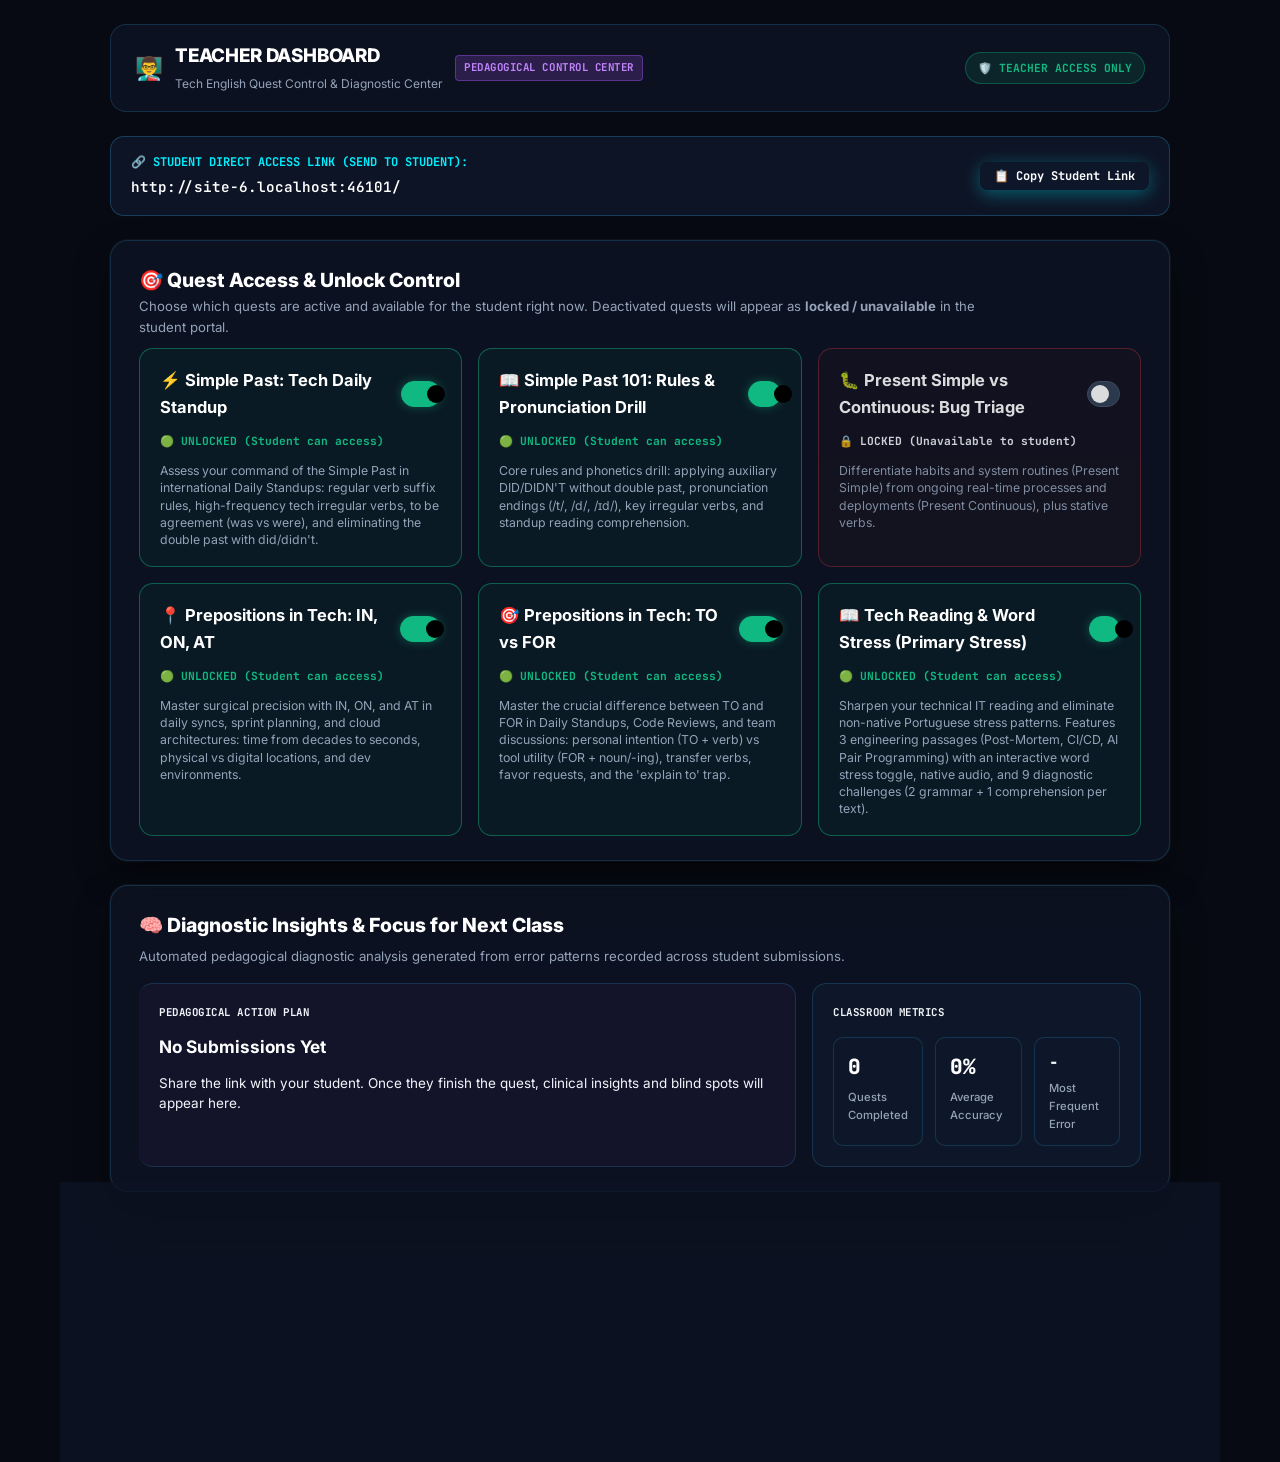
==== commit bfec868b: "fix(slides): fix empty word stress deck nesting and translate entire platform to English" ====
--- a/teacher.html
+++ b/teacher.html
@@ -1,9 +1,9 @@
 <!DOCTYPE html>
-<html lang="pt-BR">
+<html lang="en">
 <head>
   <meta charset="UTF-8">
   <meta name="viewport" content="width=device-width, initial-scale=1.0">
-  <title>Portal do Professor | Tech English Quests Control</title>
+  <title>Teacher Dashboard | Tech English Quests Control</title>
   <meta name="robots" content="noindex, nofollow">
   
   <!-- Google Fonts: Inter & JetBrains Mono -->
@@ -190,68 +190,353 @@
       background-color: #000;
     }
 
+    .toggle-desc {
+      font-size: 0.82rem;
+      color: var(--text-muted);
+      line-height: 1.4;
+    }
+
     .toggle-status-tag {
       font-family: var(--font-mono);
       font-size: 0.75rem;
       font-weight: 700;
-      padding: 3px 8px;
-      border-radius: 4px;
-      align-self: flex-start;
+      display: inline-flex;
+      align-items: center;
+      gap: 6px;
     }
 
     .toggle-status-tag.active {
       color: var(--green-neon);
-      background: rgba(16, 185, 129, 0.15);
-      border: 1px solid rgba(16, 185, 129, 0.35);
     }
 
     .toggle-status-tag.locked {
-      color: var(--red-neon);
+      color: var(--red-alert);
+    }
+
+    /* Insights Section */
+    .teacher-insights-grid {
+      display: grid;
+      grid-template-columns: 2fr 1fr;
+      gap: 16px;
+    }
+
+    @media (max-width: 860px) {
+      .teacher-insights-grid {
+        grid-template-columns: 1fr;
+      }
+    }
+
+    .insight-card {
+      background: var(--bg-card);
+      border: 1px solid var(--border-subtle);
+      border-radius: 14px;
+      padding: 20px;
+      display: flex;
+      flex-direction: column;
+      gap: 12px;
+    }
+
+    .focus-card {
+      border-left: 4px solid var(--purple-accent);
+      background: rgba(168, 85, 247, 0.05);
+    }
+
+    .insight-badge {
+      font-family: var(--font-mono);
+      font-size: 0.72rem;
+      font-weight: 700;
+      color: var(--purple-accent);
+      letter-spacing: 0.05em;
+    }
+
+    .focus-card h4 {
+      font-size: 1.15rem;
+      color: #fff;
+      font-weight: 700;
+    }
+
+    .focus-card p {
+      font-size: 0.9rem;
+      color: var(--text-secondary);
+      line-height: 1.5;
+    }
+
+    .teacher-quick-stats {
+      display: grid;
+      grid-template-columns: repeat(3, 1fr);
+      gap: 12px;
+    }
+
+    .t-stat {
+      background: rgba(15, 23, 42, 0.6);
+      border: 1px solid var(--border-subtle);
+      border-radius: 10px;
+      padding: 12px 14px;
+      display: flex;
+      flex-direction: column;
+      gap: 4px;
+    }
+
+    .t-val {
+      font-family: var(--font-mono);
+      font-size: 1.4rem;
+      font-weight: 800;
+      color: #fff;
+    }
+
+    .t-val.highlight-red {
+      color: var(--red-alert);
+      font-size: 1.05rem;
+      word-break: break-word;
+    }
+
+    .t-lbl {
+      font-size: 0.75rem;
+      color: var(--text-muted);
+      font-weight: 500;
+    }
+
+    /* Submissions List */
+    .submissions-list {
+      display: flex;
+      flex-direction: column;
+      gap: 10px;
+      max-height: 480px;
+      overflow-y: auto;
+      padding-right: 4px;
+    }
+
+    .submission-row {
+      background: var(--bg-card);
+      border: 1px solid var(--border-subtle);
+      border-radius: 12px;
+      padding: 14px 18px;
+      display: flex;
+      justify-content: space-between;
+      align-items: center;
+      gap: 16px;
+      cursor: pointer;
+      transition: all var(--transition-fast);
+      flex-wrap: wrap;
+    }
+
+    .submission-row:hover {
+      border-color: rgba(168, 85, 247, 0.5);
+      background: rgba(168, 85, 247, 0.06);
+      transform: translateY(-1px);
+    }
+
+    .sub-meta {
+      display: flex;
+      align-items: center;
+      gap: 12px;
+      flex-wrap: wrap;
+    }
+
+    .sub-name {
+      font-weight: 700;
+      color: #fff;
+      font-size: 0.95rem;
+    }
+
+    .sub-badge {
+      font-family: var(--font-mono);
+      font-size: 0.72rem;
+      padding: 2px 8px;
+      border-radius: 4px;
+      font-weight: 700;
+      background: rgba(56, 189, 248, 0.15);
+      color: var(--cyan-neon);
+      border: 1px solid rgba(56, 189, 248, 0.3);
+    }
+
+    .sub-time {
+      font-size: 0.8rem;
+      color: var(--text-muted);
+      font-family: var(--font-mono);
+    }
+
+    .sub-stats {
+      display: flex;
+      align-items: center;
+      gap: 16px;
+    }
+
+    .sub-score {
+      font-family: var(--font-mono);
+      font-weight: 800;
+      font-size: 1.1rem;
+    }
+
+    .sub-score.high {
+      color: var(--green-neon);
+    }
+
+    .sub-score.med {
+      color: var(--amber-glow);
+    }
+
+    .sub-score.low {
+      color: var(--red-alert);
+    }
+
+    .btn-sm {
+      padding: 6px 14px;
+      font-size: 0.8rem;
+      font-weight: 700;
+      border-radius: 8px;
+      cursor: pointer;
+      border: none;
+      font-family: var(--font-mono);
+    }
+
+    .btn-refresh {
+      background: #1e293b;
+      color: #fff;
+      border: 1px solid var(--border-subtle);
+    }
+
+    .btn-refresh:hover {
+      background: #334155;
+    }
+
+    .btn-danger {
       background: rgba(239, 68, 68, 0.15);
+      color: #f87171;
       border: 1px solid rgba(239, 68, 68, 0.35);
     }
 
-    .toggle-desc {
-      font-size: 0.85rem;
-      color: var(--text-muted);
-      line-height: 1.4;
+    .btn-danger:hover {
+      background: rgba(239, 68, 68, 0.3);
     }
 
     .save-feedback-pill {
       font-family: var(--font-mono);
       font-size: 0.75rem;
       color: var(--green-neon);
+      opacity: 0;
+      transition: opacity 0.3s ease;
+    }
+
+    .save-feedback-pill.show {
+      opacity: 1;
+    }
+
+    /* Modal / Drawer for detailed audit */
+    .submission-detail-drawer {
+      background: #090d16;
+      border: 1px solid rgba(168, 85, 247, 0.3);
+      border-radius: 12px;
+      padding: 16px 20px;
+      display: flex;
+      flex-direction: column;
+      gap: 14px;
+    }
+
+    .submission-detail-drawer.hidden {
       display: none;
+    }
+
+    .detail-drawer-header {
+      display: flex;
+      justify-content: space-between;
+      align-items: center;
+      border-bottom: 1px solid var(--border-subtle);
+      padding-bottom: 10px;
+    }
+
+    .detail-drawer-body {
+      display: flex;
+      flex-direction: column;
+      gap: 10px;
+      max-height: 380px;
+      overflow-y: auto;
+    }
+
+    .audit-item {
+      background: rgba(15, 23, 42, 0.7);
+      border: 1px solid var(--border-subtle);
+      border-radius: 8px;
+      padding: 10px 14px;
+      display: flex;
+      flex-direction: column;
+      gap: 4px;
+      font-size: 0.85rem;
+    }
+
+    .audit-item.correct {
+      border-left: 3px solid var(--green-neon);
+    }
+
+    .audit-item.wrong {
+      border-left: 3px solid var(--red-alert);
+    }
+
+    .audit-item-top {
+      display: flex;
+      justify-content: space-between;
+      align-items: center;
+    }
+
+    .audit-item-title {
+      font-weight: 700;
+      color: #fff;
+    }
+
+    .audit-item-badge {
+      font-family: var(--font-mono);
+      font-size: 0.7rem;
+      font-weight: 700;
+    }
+
+    .audit-item.correct .audit-item-badge {
+      color: var(--green-neon);
+    }
+
+    .audit-item.wrong .audit-item-badge {
+      color: var(--red-alert);
+    }
+
+    .audit-diag-note {
+      font-size: 0.8rem;
+      color: #cbd5e1;
+      background: rgba(0, 0, 0, 0.3);
+      padding: 6px 10px;
+      border-radius: 6px;
+      margin-top: 4px;
+      font-family: var(--font-mono);
     }
   </style>
 </head>
-<body>
-  <div class="cyber-glow glow-cyan"></div>
-  <div class="cyber-glow glow-green"></div>
-  <div class="cyber-grid-overlay"></div>
+<body class="theme-glow">
+  <div class="mesh-bg"></div>
 
   <div class="teacher-page-container">
-    <!-- Teacher Header Bar -->
+    
+    <!-- Topbar & Authentication Pill -->
     <header class="teacher-topbar">
       <div class="teacher-brand">
-        <span class="pulse-indicator"></span>
-        <h1 style="font-size: 1.25rem; font-weight: 800; color: #fff; letter-spacing: -0.01em;">PORTAL DO PROFESSOR</h1>
-        <span class="teacher-badge">CENTRAL DE CONTROLE PEDAGÓGICO</span>
+        <span style="font-size: 1.5rem;">👨‍🏫</span>
+        <div>
+          <h1 style="font-size: 1.25rem; font-weight: 800; color: #fff; letter-spacing: -0.01em;">TEACHER DASHBOARD</h1>
+          <span style="font-size: 0.8rem; color: var(--text-muted);">Tech English Quest Control & Diagnostic Center</span>
+        </div>
+        <span class="teacher-badge">PEDAGOGICAL CONTROL CENTER</span>
       </div>
 
       <div class="teacher-status-auth">
-        <span>🛡️ ACESSO EXCLUSIVO DO PROFESSOR</span>
+        <span>🛡️ TEACHER ACCESS ONLY</span>
       </div>
     </header>
 
     <!-- Student Public Link Share Banner -->
     <div class="share-card-banner">
       <div class="share-info">
-        <span class="share-title">🔗 LINK DE ACESSO PARA ENVIAR AO ALUNO (QUALQUER CIDADE):</span>
-        <span class="share-url" id="studentShareUrl">Carregando endereço...</span>
+        <span class="share-title">🔗 STUDENT DIRECT ACCESS LINK (SEND TO STUDENT):</span>
+        <span class="share-url" id="studentShareUrl">Loading student URL...</span>
       </div>
       <button class="btn btn-primary btn-sm" id="copyStudentLinkBtn">
-        <span>📋 Copiar Link do Aluno</span>
+        <span>📋 Copy Student Link</span>
       </button>
     </div>
 
@@ -259,12 +544,12 @@
     <section class="glass-panel" style="padding: 24px 28px;">
       <div style="display: flex; justify-content: space-between; align-items: center; margin-bottom: 6px;">
         <div>
-          <h2 style="font-size: 1.3rem; font-weight: 800; color: #fff;">🎯 Controle de Liberação dos Testes</h2>
+          <h2 style="font-size: 1.3rem; font-weight: 800; color: #fff;">🎯 Quest Access & Unlock Control</h2>
           <p style="font-size: 0.88rem; color: var(--text-muted);">
-            Defina quais testes estão liberados para o estudante fazer agora. Testes desativados aparecerão como <strong>indisponíveis/bloqueados</strong> no portal do aluno.
+            Choose which quests are active and available for the student right now. Deactivated quests will appear as <strong>locked / unavailable</strong> in the student portal.
           </p>
         </div>
-        <span class="save-feedback-pill" id="settingsSaveNotification">✔ Salvo no servidor!</span>
+        <span class="save-feedback-pill" id="settingsSaveNotification">✔ Saved to server!</span>
       </div>
 
       <div class="quest-controls-grid" id="questControlsGrid">
@@ -274,32 +559,32 @@
 
     <!-- SECTION 2: CLINICAL INSIGHTS & NEXT CLASS ADVICE -->
     <section class="glass-panel" style="padding: 24px 28px;">
-      <h2 style="font-size: 1.3rem; font-weight: 800; color: #fff; margin-bottom: 4px;">🧠 Diagnóstico Clínico & Onde Focar na Próxima Aula</h2>
+      <h2 style="font-size: 1.3rem; font-weight: 800; color: #fff; margin-bottom: 4px;">🧠 Diagnostic Insights & Focus for Next Class</h2>
       <p style="font-size: 0.88rem; color: var(--text-muted); margin-bottom: 16px;">
-        Análise pedagógica automática gerada a partir dos padrões de erro registrados nas respostas dos alunos.
+        Automated pedagogical diagnostic analysis generated from error patterns recorded across student submissions.
       </p>
 
       <div class="teacher-insights-grid">
         <div class="insight-card focus-card">
-          <div class="insight-badge">PLANO DE AÇÃO PEDAGÓGICO</div>
-          <h4 id="teacherFocusTopic">Carregando insights...</h4>
-          <p id="teacherFocusAdvice">Aguardando submissões dos estudantes para mapear os pontos cegos.</p>
+          <div class="insight-badge">PEDAGOGICAL ACTION PLAN</div>
+          <h4 id="teacherFocusTopic">Loading insights...</h4>
+          <p id="teacherFocusAdvice">Waiting for student submissions to map grammar blind spots.</p>
         </div>
 
         <div class="insight-card stats-summary-card">
-          <div class="insight-badge">MÉTRICAS DA TURMA</div>
+          <div class="insight-badge">CLASSROOM METRICS</div>
           <div class="teacher-quick-stats">
             <div class="t-stat">
               <span class="t-val" id="totalSubmissionsCount">0</span>
-              <span class="t-lbl">Testes Feitos</span>
+              <span class="t-lbl">Quests Completed</span>
             </div>
             <div class="t-stat">
               <span class="t-val" id="avgAccuracy">0%</span>
-              <span class="t-lbl">Média de Acerto</span>
+              <span class="t-lbl">Average Accuracy</span>
             </div>
             <div class="t-stat">
               <span class="t-val highlight-red" id="topErrorType">-</span>
-              <span class="t-lbl">Erro Mais Frequente</span>
+              <span class="t-lbl">Most Frequent Error</span>
             </div>
           </div>
         </div>
@@ -310,26 +595,26 @@
     <section class="glass-panel" style="padding: 24px 28px;">
       <div style="display: flex; justify-content: space-between; align-items: center; margin-bottom: 14px; flex-wrap: wrap; gap: 10px;">
         <div>
-          <h2 style="font-size: 1.3rem; font-weight: 800; color: #fff;">📝 Histórico de Testes Realizados</h2>
+          <h2 style="font-size: 1.3rem; font-weight: 800; color: #fff;">📝 Student Submission Audit Log</h2>
           <p style="font-size: 0.88rem; color: var(--text-muted);">
-            Clique em qualquer linha para inspecionar cada questão, a resposta dada pelo aluno e o diagnóstico de erro.
+            Click any row to inspect each question, the student's answer, and the diagnostic distractor note.
           </p>
         </div>
         <div style="display: flex; gap: 8px;">
-          <button class="btn-sm btn-refresh" id="refreshSubmissionsBtn">🔄 Atualizar Dados</button>
-          <button class="btn-sm btn-danger" id="clearSubmissionsBtn">🗑️ Limpar Histórico</button>
+          <button class="btn-sm btn-refresh" id="refreshSubmissionsBtn">🔄 Refresh Data</button>
+          <button class="btn-sm btn-danger" id="clearSubmissionsBtn">🗑️ Clear History</button>
         </div>
       </div>
 
       <div class="submissions-list" id="teacherSubmissionsList">
-        <div class="empty-state">Nenhum teste foi realizado ainda. Compartilhe o link com o aluno!</div>
+        <div class="empty-state">No quests have been completed yet. Share the link with your student!</div>
       </div>
 
       <!-- Submission Detail Drawer -->
       <div class="submission-detail-drawer hidden" id="submissionDetailDrawer" style="margin-top: 20px;">
         <div class="detail-drawer-header">
-          <h4 id="detailStudentTitle">Detalhes do Aluno</h4>
-          <button class="btn-sm" id="closeDetailDrawerBtn">Fechar Auditoria</button>
+          <h4 id="detailStudentTitle">Student Details</h4>
+          <button class="btn-sm" id="closeDetailDrawerBtn">Close Audit</button>
         </div>
         <div class="detail-drawer-body" id="detailDrawerBody">
           <!-- Filled dynamically -->
@@ -339,7 +624,7 @@
 
   </div>
 
-  <script src="quests_data.js"></script>
-  <script src="teacher.js"></script>
+  <script src="quests_data.js?v=20261117_3"></script>
+  <script src="teacher.js?v=20261117_3"></script>
 </body>
 </html>
--- a/style.css
+++ b/style.css
@@ -580,6 +580,14 @@
   margin-top: 16px;
 }
 
+.intro-buttons-row {
+  display: flex;
+  gap: 14px;
+  align-items: center;
+  justify-content: center;
+  flex-wrap: wrap;
+}
+
 .shortcut-tip {
   font-size: 0.82rem;
   color: var(--text-dim);
@@ -2985,6 +2993,300 @@
   border-radius: 4px;
   padding: 1px 5px;
   color: var(--text-muted);
+}
+
+/* ==========================================================================
+   DECK SWITCHER TABS & TO vs FOR SLIDE STYLES
+   ========================================================================== */
+.deck-selector-bar {
+  display: flex;
+  gap: 8px;
+  background: rgba(10, 15, 29, 0.95);
+  padding: 8px 18px;
+  border-bottom: 1px solid rgba(255, 255, 255, 0.08);
+  overflow-x: auto;
+}
+
+.deck-tab-btn {
+  display: flex;
+  align-items: center;
+  gap: 8px;
+  background: rgba(255, 255, 255, 0.04);
+  border: 1px solid rgba(255, 255, 255, 0.1);
+  color: var(--text-muted);
+  padding: 7px 14px;
+  border-radius: 8px;
+  cursor: pointer;
+  font-size: 0.82rem;
+  font-weight: 600;
+  transition: all var(--transition-fast);
+  white-space: nowrap;
+}
+
+.deck-tab-btn:hover {
+  color: #fff;
+  background: rgba(255, 255, 255, 0.08);
+  border-color: rgba(255, 255, 255, 0.2);
+}
+
+.deck-tab-btn.active {
+  background: rgba(16, 185, 129, 0.16);
+  border-color: rgba(16, 185, 129, 0.5);
+  color: var(--green-neon);
+  box-shadow: 0 0 16px rgba(16, 185, 129, 0.2);
+}
+
+.deck-tab-btn[data-deck="in-on-at"].active {
+  background: rgba(168, 85, 247, 0.16);
+  border-color: rgba(168, 85, 247, 0.5);
+  color: #d8b4fe;
+  box-shadow: 0 0 16px rgba(168, 85, 247, 0.2);
+}
+
+.deck-tab-badge {
+  font-family: var(--font-mono);
+  font-size: 0.65rem;
+  padding: 2px 6px;
+  border-radius: 4px;
+  background: rgba(16, 185, 129, 0.3);
+  color: #6ee7b7;
+  font-weight: 800;
+  letter-spacing: 0.05em;
+}
+
+.deck-group {
+  display: contents;
+}
+
+.deck-group.hidden {
+  display: none !important;
+}
+
+/* Banner Theme Enhancements */
+.banner-to-for {
+  background: linear-gradient(135deg, rgba(16, 185, 129, 0.18) 0%, rgba(6, 182, 212, 0.12) 100%) !important;
+  border: 1px solid rgba(16, 185, 129, 0.45) !important;
+  box-shadow: 0 8px 32px rgba(16, 185, 129, 0.15) !important;
+}
+
+.glow-emerald {
+  background: radial-gradient(circle, rgba(16, 185, 129, 0.45) 0%, transparent 70%) !important;
+}
+
+.badge-emerald {
+  color: #6ee7b7 !important;
+}
+
+.highlight-emerald {
+  color: #34d399 !important;
+  text-shadow: 0 0 14px rgba(52, 211, 153, 0.5);
+}
+
+.banner-cta-group {
+  display: flex;
+  gap: 12px;
+  align-items: center;
+  flex-wrap: wrap;
+  z-index: 1;
+}
+
+.btn-launch-to-for {
+  background: linear-gradient(135deg, #059669, #0284c7) !important;
+  border: 1px solid rgba(52, 211, 153, 0.6) !important;
+  box-shadow: 0 0 20px rgba(16, 185, 129, 0.4) !important;
+  color: #fff !important;
+}
+
+.btn-launch-to-for:hover {
+  transform: translateY(-2px);
+  box-shadow: 0 0 28px rgba(16, 185, 129, 0.6) !important;
+}
+
+/* Vector vs Benefit Layout (Slide 1) */
+.vector-benefit-wrapper {
+  display: grid;
+  grid-template-columns: 1fr 1fr;
+  gap: 16px;
+}
+
+.concept-card {
+  background: var(--bg-card);
+  border-radius: 12px;
+  padding: 18px;
+  display: flex;
+  flex-direction: column;
+  gap: 10px;
+  border: 1px solid var(--border-subtle);
+  transition: transform var(--transition-fast);
+}
+
+.concept-card:hover {
+  transform: translateY(-2px);
+}
+
+.concept-to {
+  border-color: rgba(6, 182, 212, 0.4);
+  background: linear-gradient(135deg, rgba(6, 182, 212, 0.08), transparent);
+}
+
+.concept-for {
+  border-color: rgba(16, 185, 129, 0.4);
+  background: linear-gradient(135deg, rgba(16, 185, 129, 0.08), transparent);
+}
+
+.concept-badge-to, .concept-badge-for {
+  font-family: var(--font-mono);
+  font-size: 0.78rem;
+  font-weight: 800;
+  display: flex;
+  align-items: center;
+  gap: 6px;
+}
+
+.concept-badge-to {
+  color: var(--cyan-neon);
+}
+
+.concept-badge-for {
+  color: var(--green-neon);
+}
+
+.concept-desc {
+  font-size: 0.82rem;
+  color: var(--text-muted);
+  line-height: 1.45;
+}
+
+.concept-examples {
+  display: flex;
+  flex-wrap: wrap;
+  gap: 6px;
+}
+
+.concept-examples code {
+  font-family: var(--font-mono);
+  font-size: 0.76rem;
+  padding: 2px 6px;
+  border-radius: 4px;
+  background: rgba(0, 0, 0, 0.35);
+  color: #fff;
+  border: 1px solid rgba(255, 255, 255, 0.08);
+}
+
+.concept-rule-anchor {
+  margin-top: auto;
+  padding-top: 8px;
+  border-top: 1px solid rgba(255, 255, 255, 0.08);
+  font-size: 0.78rem;
+  color: var(--text-dim);
+}
+
+.concept-rule-anchor strong {
+  color: #fff;
+}
+
+/* Purpose Slide Details (Slide 2) */
+.border-cyan {
+  border-color: rgba(6, 182, 212, 0.35) !important;
+}
+
+.border-purple {
+  border-color: rgba(168, 85, 247, 0.35) !important;
+}
+
+.purpose-rules-box {
+  display: flex;
+  flex-direction: column;
+  gap: 8px;
+}
+
+.compare-row-item {
+  display: flex;
+  align-items: center;
+  gap: 8px;
+  font-size: 0.84rem;
+  background: rgba(255, 255, 255, 0.03);
+  padding: 6px 10px;
+  border-radius: 6px;
+}
+
+.compare-row-item strong {
+  color: #38bdf8;
+}
+
+.compare-row-item.error-row {
+  background: rgba(239, 68, 68, 0.08);
+  color: #f87171;
+  font-size: 0.78rem;
+}
+
+.badge-check {
+  font-size: 0.82rem;
+}
+
+.badge-err {
+  font-size: 0.82rem;
+}
+
+.purpose-formula {
+  margin-top: auto;
+  font-size: 0.78rem;
+  color: var(--text-muted);
+  border-top: 1px solid rgba(255, 255, 255, 0.08);
+  padding-top: 8px;
+}
+
+.purpose-formula code {
+  font-family: var(--font-mono);
+  background: rgba(0, 0, 0, 0.3);
+  padding: 2px 6px;
+  border-radius: 4px;
+  color: #fff;
+}
+
+.memory-anchor-banner {
+  background: linear-gradient(135deg, rgba(6, 182, 212, 0.12), rgba(168, 85, 247, 0.12));
+  border: 1px solid rgba(6, 182, 212, 0.3);
+  border-radius: 10px;
+  padding: 12px 18px;
+  display: flex;
+  align-items: center;
+  gap: 12px;
+  font-size: 0.86rem;
+  color: var(--text-main);
+}
+
+.memory-anchor-banner strong {
+  color: #fff;
+}
+
+.anchor-glow {
+  font-size: 1.2rem;
+}
+
+/* Quest item card actions */
+.quest-card-actions {
+  display: flex;
+  gap: 8px;
+  align-items: center;
+}
+
+.btn-card-slides {
+  padding: 8px 12px !important;
+  font-size: 0.78rem !important;
+  white-space: nowrap;
+  background: rgba(255, 255, 255, 0.06) !important;
+  border: 1px solid rgba(255, 255, 255, 0.15) !important;
+  color: var(--text-muted) !important;
+  cursor: pointer;
+  border-radius: 8px;
+  transition: all var(--transition-fast);
+}
+
+.btn-card-slides:hover {
+  background: rgba(255, 255, 255, 0.12) !important;
+  color: #fff !important;
+  border-color: var(--cyan-neon) !important;
 }
 
 /* Responsive adjustments for Slide Deck */
@@ -3017,3 +3319,386 @@
   }
 }
 
+/* ==========================================================================
+   READING PASSAGE & TONIC SYLLABLE (WORD STRESS) STYLES
+   ========================================================================== */
+
+.reading-passage-section {
+  background: rgba(15, 23, 42, 0.85);
+  border: 1px solid var(--border-subtle);
+  border-left: 3px solid var(--cyan-neon);
+  border-radius: 12px;
+  padding: 22px 26px;
+  margin: 16px 28px 4px;
+  box-shadow: 0 8px 24px rgba(0, 0, 0, 0.35);
+  transition: border-color var(--transition-normal);
+}
+
+.reading-passage-section.show-stress {
+  border-color: rgba(6, 182, 212, 0.5);
+  box-shadow: 0 8px 28px rgba(6, 182, 212, 0.12);
+}
+
+.reading-passage-header {
+  display: flex;
+  justify-content: space-between;
+  align-items: flex-start;
+  gap: 16px;
+  border-bottom: 1px solid rgba(255, 255, 255, 0.08);
+  padding-bottom: 14px;
+  margin-bottom: 16px;
+  flex-wrap: wrap;
+}
+
+.reading-passage-meta {
+  display: flex;
+  flex-direction: column;
+  gap: 6px;
+}
+
+.reading-meta-top {
+  display: flex;
+  align-items: center;
+  gap: 8px;
+  flex-wrap: wrap;
+}
+
+.reading-badge {
+  font-family: var(--font-mono);
+  font-size: 0.72rem;
+  font-weight: 700;
+  text-transform: uppercase;
+  color: var(--cyan-neon);
+  background: rgba(6, 182, 212, 0.14);
+  border: 1px solid rgba(6, 182, 212, 0.35);
+  padding: 2px 8px;
+  border-radius: 6px;
+  letter-spacing: 0.5px;
+}
+
+.reading-progress-tag {
+  font-family: var(--font-mono);
+  font-size: 0.74rem;
+  color: var(--text-muted);
+}
+
+.reading-title {
+  font-size: 1.18rem;
+  font-weight: 700;
+  color: #fff;
+  margin: 0;
+  letter-spacing: -0.3px;
+}
+
+.reading-author-line {
+  display: flex;
+  align-items: center;
+  gap: 8px;
+  font-size: 0.8rem;
+  color: var(--text-muted);
+}
+
+.reading-meta-sep {
+  opacity: 0.4;
+}
+
+.reading-readtime {
+  font-family: var(--font-mono);
+  font-size: 0.75rem;
+  color: var(--amber-neon);
+}
+
+/* Stress toggle button */
+.reading-controls-toolbar {
+  display: flex;
+  align-items: center;
+}
+
+.btn-stress-toggle {
+  display: inline-flex;
+  align-items: center;
+  gap: 8px;
+  background: rgba(255, 255, 255, 0.05);
+  border: 1px solid rgba(255, 255, 255, 0.18);
+  color: var(--text-muted);
+  padding: 8px 14px;
+  border-radius: 8px;
+  font-family: var(--font-mono);
+  font-size: 0.78rem;
+  font-weight: 600;
+  cursor: pointer;
+  transition: all var(--transition-fast);
+}
+
+.btn-stress-toggle:hover {
+  background: rgba(6, 182, 212, 0.12);
+  border-color: var(--cyan-neon);
+  color: #fff;
+}
+
+.btn-stress-toggle.active {
+  background: rgba(6, 182, 212, 0.2);
+  border-color: var(--cyan-neon);
+  color: var(--cyan-neon);
+  box-shadow: 0 0 12px rgba(6, 182, 212, 0.25);
+}
+
+.toggle-indicator-dot {
+  width: 8px;
+  height: 8px;
+  border-radius: 50%;
+  background: rgba(255, 255, 255, 0.3);
+  transition: all var(--transition-fast);
+}
+
+.btn-stress-toggle.active .toggle-indicator-dot {
+  background: var(--cyan-neon);
+  box-shadow: 0 0 8px var(--cyan-neon);
+}
+
+/* Interactive stress tip banner */
+.stress-tip-banner {
+  background: linear-gradient(135deg, rgba(6, 182, 212, 0.14), rgba(245, 158, 11, 0.12));
+  border: 1px solid rgba(6, 182, 212, 0.35);
+  border-radius: 10px;
+  padding: 12px 16px;
+  margin-bottom: 16px;
+  display: flex;
+  justify-content: space-between;
+  align-items: center;
+  gap: 14px;
+  animation: fadeInDown 0.25s ease-out;
+}
+
+@keyframes fadeInDown {
+  from {
+    opacity: 0;
+    transform: translateY(-8px);
+  }
+  to {
+    opacity: 1;
+    transform: translateY(0);
+  }
+}
+
+.stress-tip-left {
+  display: flex;
+  align-items: center;
+  gap: 12px;
+}
+
+.stress-tip-speaker-icon {
+  font-size: 1.5rem;
+  flex-shrink: 0;
+}
+
+.stress-tip-info {
+  display: flex;
+  flex-direction: column;
+  gap: 3px;
+}
+
+.stress-tip-top {
+  display: flex;
+  align-items: center;
+  gap: 8px;
+  flex-wrap: wrap;
+}
+
+.stress-tip-word {
+  font-weight: 700;
+  font-size: 0.95rem;
+  color: #fff;
+}
+
+.stress-tip-ipa {
+  font-family: var(--font-mono);
+  font-size: 0.8rem;
+  color: var(--cyan-neon);
+  background: rgba(0, 0, 0, 0.3);
+  padding: 1px 6px;
+  border-radius: 4px;
+}
+
+.stress-tip-syllables {
+  font-family: var(--font-mono);
+  font-size: 0.8rem;
+  font-weight: 700;
+  color: var(--amber-neon);
+}
+
+.stress-tip-desc {
+  font-size: 0.82rem;
+  color: var(--text-main);
+}
+
+.stress-tip-actions {
+  display: flex;
+  align-items: center;
+  gap: 8px;
+  flex-shrink: 0;
+}
+
+.btn-play-word {
+  background: rgba(6, 182, 212, 0.18);
+  border: 1px solid rgba(6, 182, 212, 0.4);
+  color: var(--cyan-neon);
+  font-size: 0.78rem;
+  font-weight: 600;
+  padding: 6px 12px;
+  border-radius: 6px;
+  cursor: pointer;
+  transition: all var(--transition-fast);
+}
+
+.btn-play-word:hover {
+  background: var(--cyan-neon);
+  color: #0b1120;
+}
+
+.btn-close-tip {
+  background: transparent;
+  border: none;
+  color: var(--text-muted);
+  font-size: 1.2rem;
+  line-height: 1;
+  cursor: pointer;
+  padding: 4px;
+}
+
+.btn-close-tip:hover {
+  color: #fff;
+}
+
+/* Passage body & paragraphs */
+.reading-passage-body {
+  font-size: 0.96rem;
+  line-height: 1.75;
+  color: var(--text-main);
+  max-height: 380px;
+  overflow-y: auto;
+  padding-right: 6px;
+}
+
+.reading-passage-body::-webkit-scrollbar {
+  width: 6px;
+}
+.reading-passage-body::-webkit-scrollbar-thumb {
+  background: rgba(255, 255, 255, 0.15);
+  border-radius: 4px;
+}
+
+.passage-paragraph {
+  margin-bottom: 12px;
+  text-align: justify;
+}
+
+.passage-paragraph:last-child {
+  margin-bottom: 0;
+}
+
+.passage-paragraph code {
+  font-family: var(--font-mono);
+  background: rgba(255, 255, 255, 0.08);
+  padding: 2px 6px;
+  border-radius: 4px;
+  color: var(--cyan-neon);
+  font-size: 0.85em;
+}
+
+/* Stress word styling */
+.stress-word {
+  display: inline-block;
+  padding: 0 3px;
+  border-radius: 4px;
+  cursor: pointer;
+  border-bottom: 2px dashed rgba(6, 182, 212, 0.55);
+  transition: all var(--transition-fast);
+  color: var(--text-primary);
+}
+
+.stress-word:hover {
+  background: rgba(6, 182, 212, 0.18);
+  border-bottom-color: var(--cyan-neon);
+  transform: translateY(-1px);
+}
+
+.stress-word .stress-normal {
+  display: inline;
+}
+
+.stress-word .stress-highlighted {
+  display: none;
+}
+
+/* When stress mode is ON or individual word has force-stress */
+.reading-passage-section.show-stress .stress-word .stress-normal,
+.stress-word.force-stress .stress-normal {
+  display: none;
+}
+
+.reading-passage-section.show-stress .stress-word .stress-highlighted,
+.stress-word.force-stress .stress-highlighted {
+  display: inline;
+  font-weight: 700;
+  color: #f1f5f9;
+}
+
+.tonic-syllable {
+  color: var(--amber-neon) !important;
+  background: rgba(245, 158, 11, 0.22);
+  padding: 1px 5px;
+  border-radius: 3px;
+  border-bottom: 2px solid var(--amber-neon);
+  text-transform: uppercase;
+  letter-spacing: 0.5px;
+  box-shadow: 0 0 10px rgba(245, 158, 11, 0.4);
+  font-weight: 800;
+}
+
+/* Reading footer hint */
+.reading-passage-footer {
+  margin-top: 14px;
+  padding-top: 10px;
+  border-top: 1px solid rgba(255, 255, 255, 0.06);
+}
+
+.reading-hint {
+  font-size: 0.76rem;
+  color: var(--text-muted);
+}
+
+.btn-launch-word-stress {
+  border-color: rgba(6, 182, 212, 0.35) !important;
+}
+
+.btn-launch-word-stress:hover {
+  border-color: var(--cyan-neon) !important;
+  color: var(--cyan-neon) !important;
+  background: rgba(6, 182, 212, 0.12) !important;
+}
+
+/* Mobile responsive for reading passage */
+@media (max-width: 768px) {
+  .reading-passage-section {
+    margin: 12px 14px 4px;
+    padding: 16px 18px;
+  }
+  .reading-passage-header {
+    flex-direction: column;
+    align-items: stretch;
+  }
+  .btn-stress-toggle {
+    width: 100%;
+    justify-content: center;
+  }
+  .stress-tip-banner {
+    flex-direction: column;
+    align-items: flex-start;
+  }
+  .stress-tip-actions {
+    width: 100%;
+    justify-content: space-between;
+  }
+}
+
